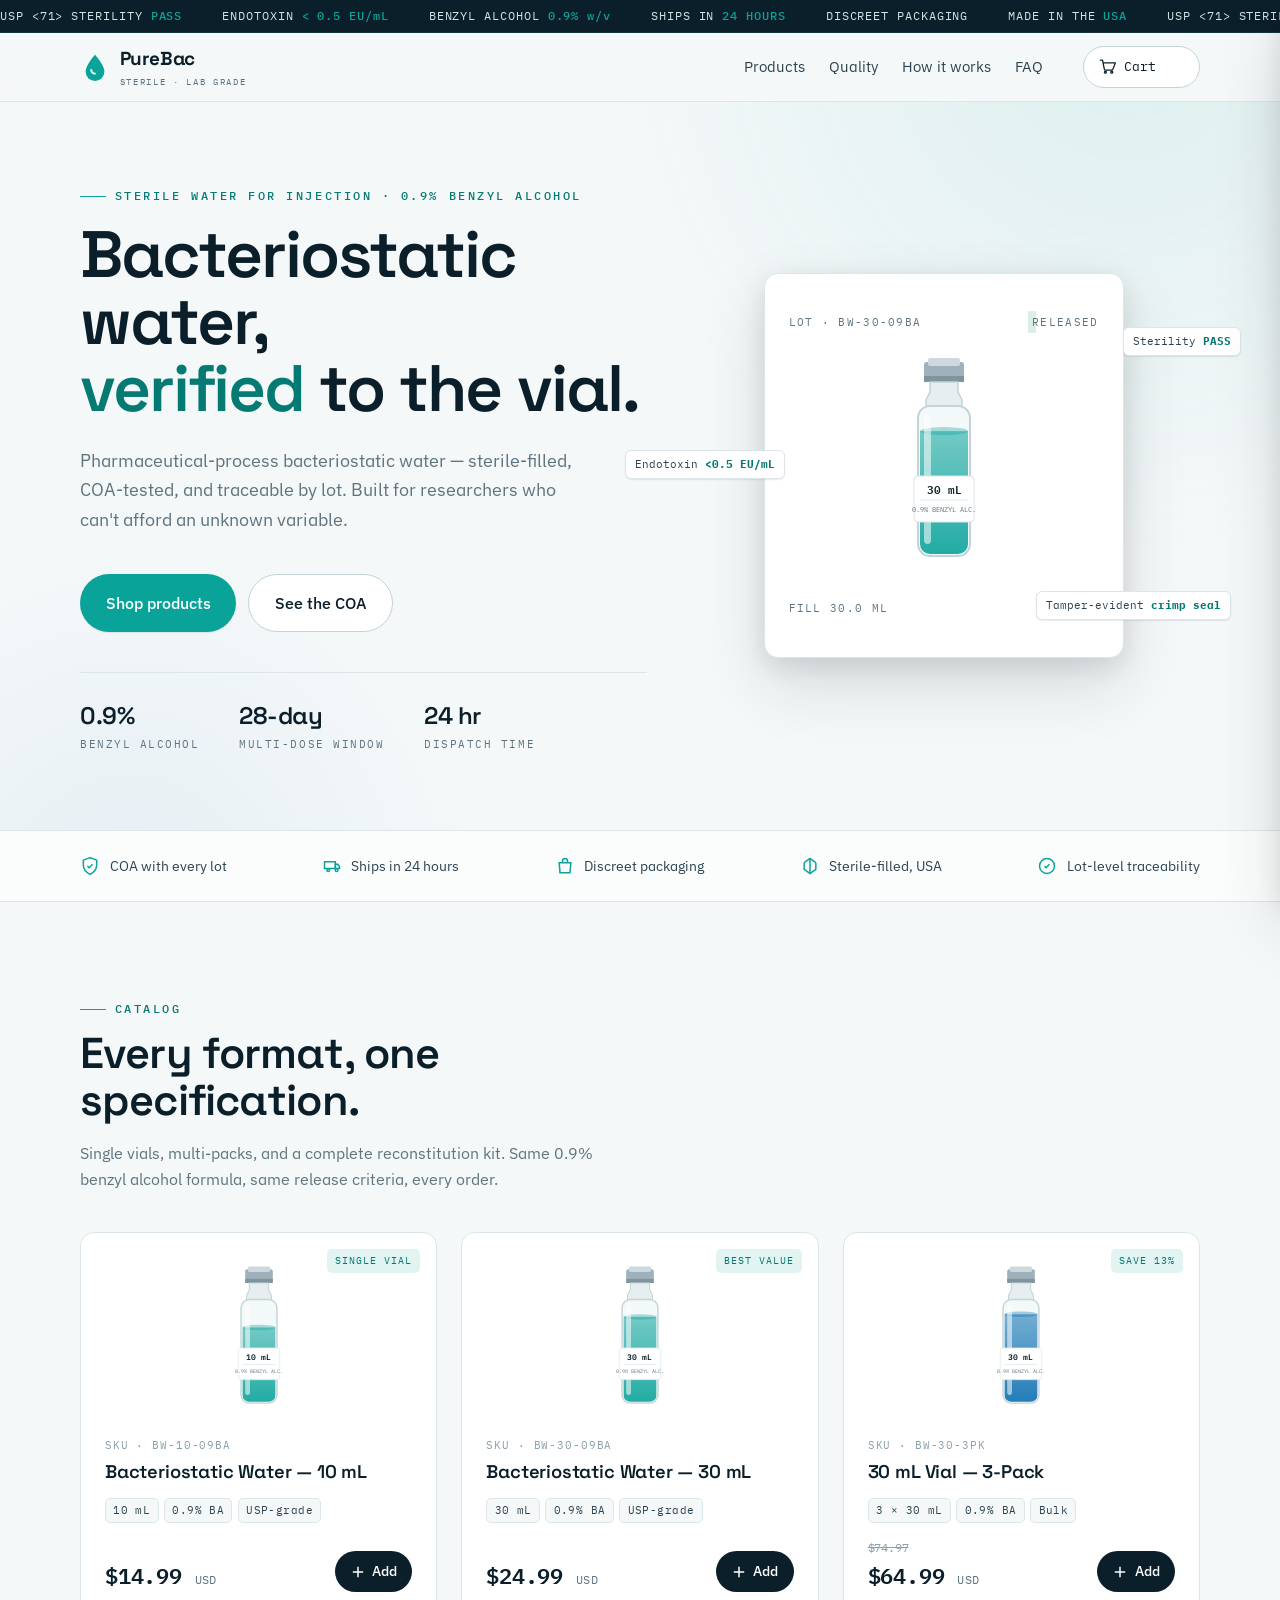
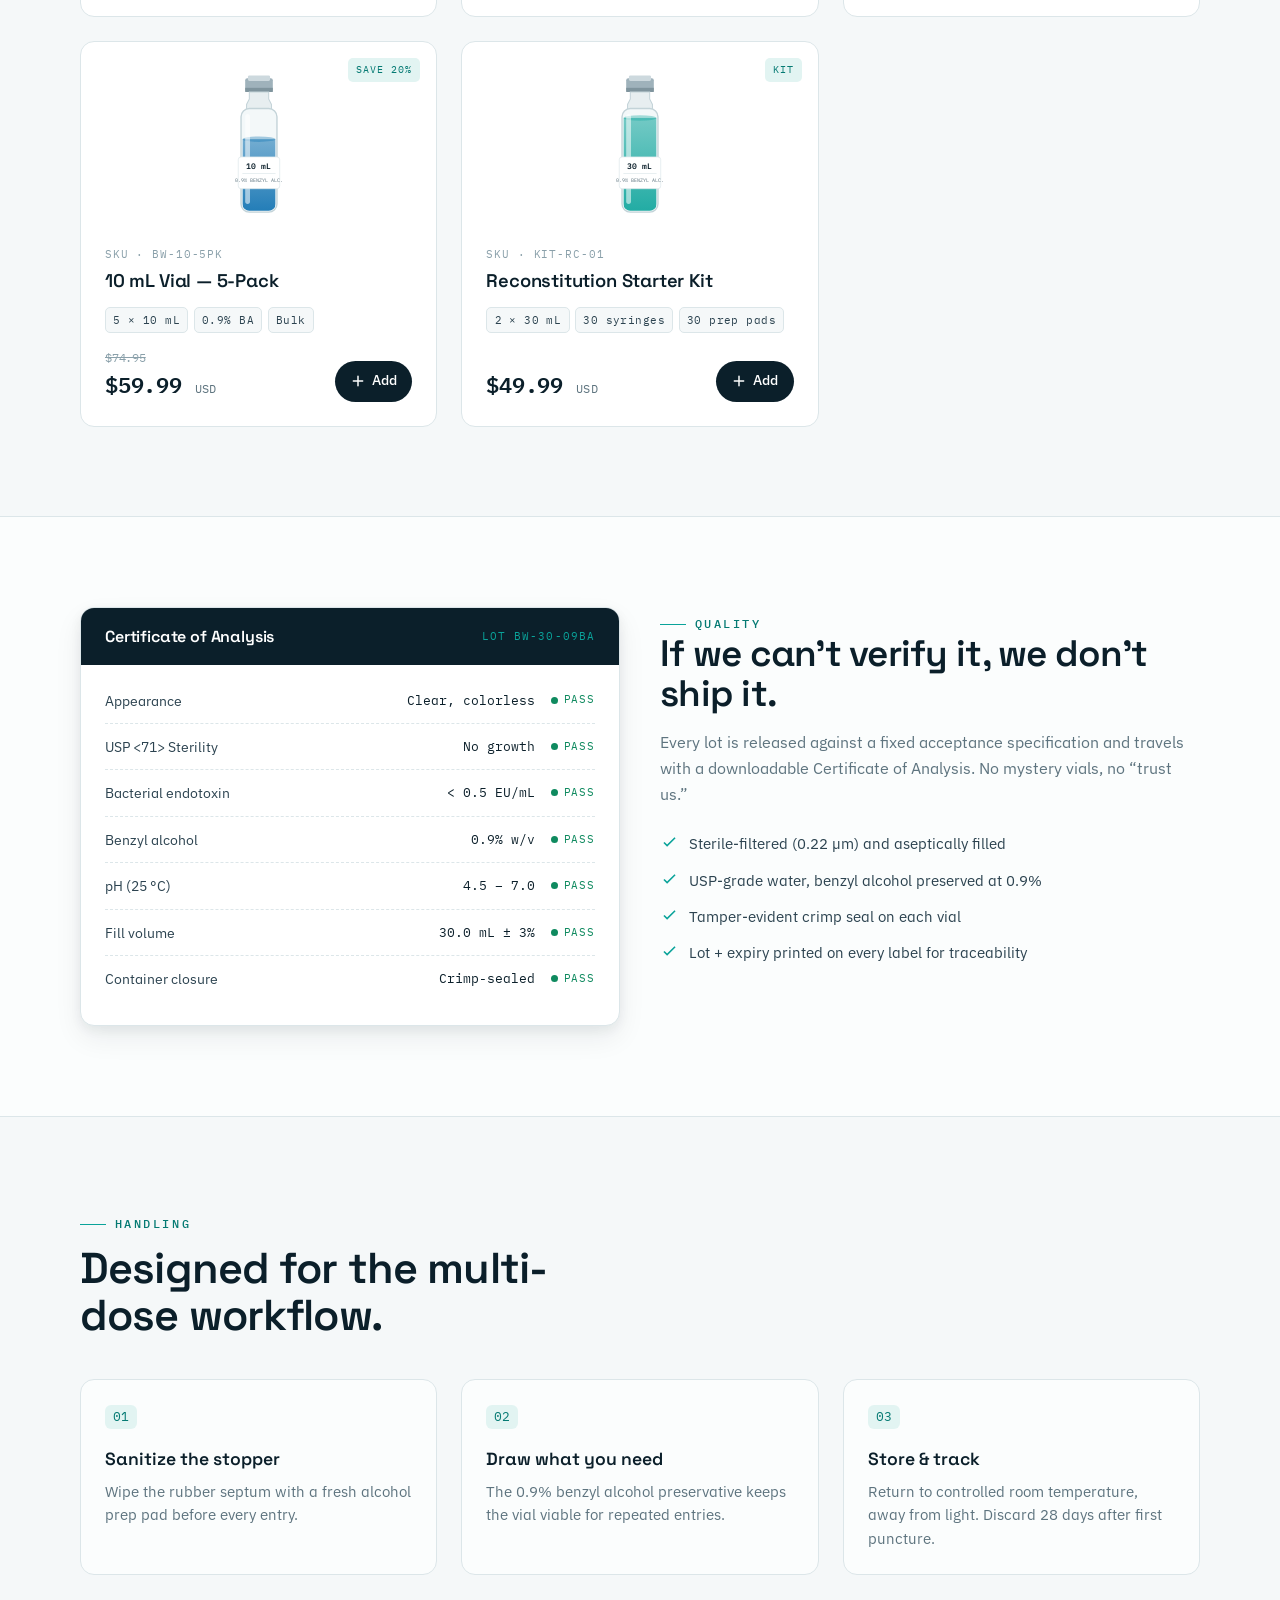
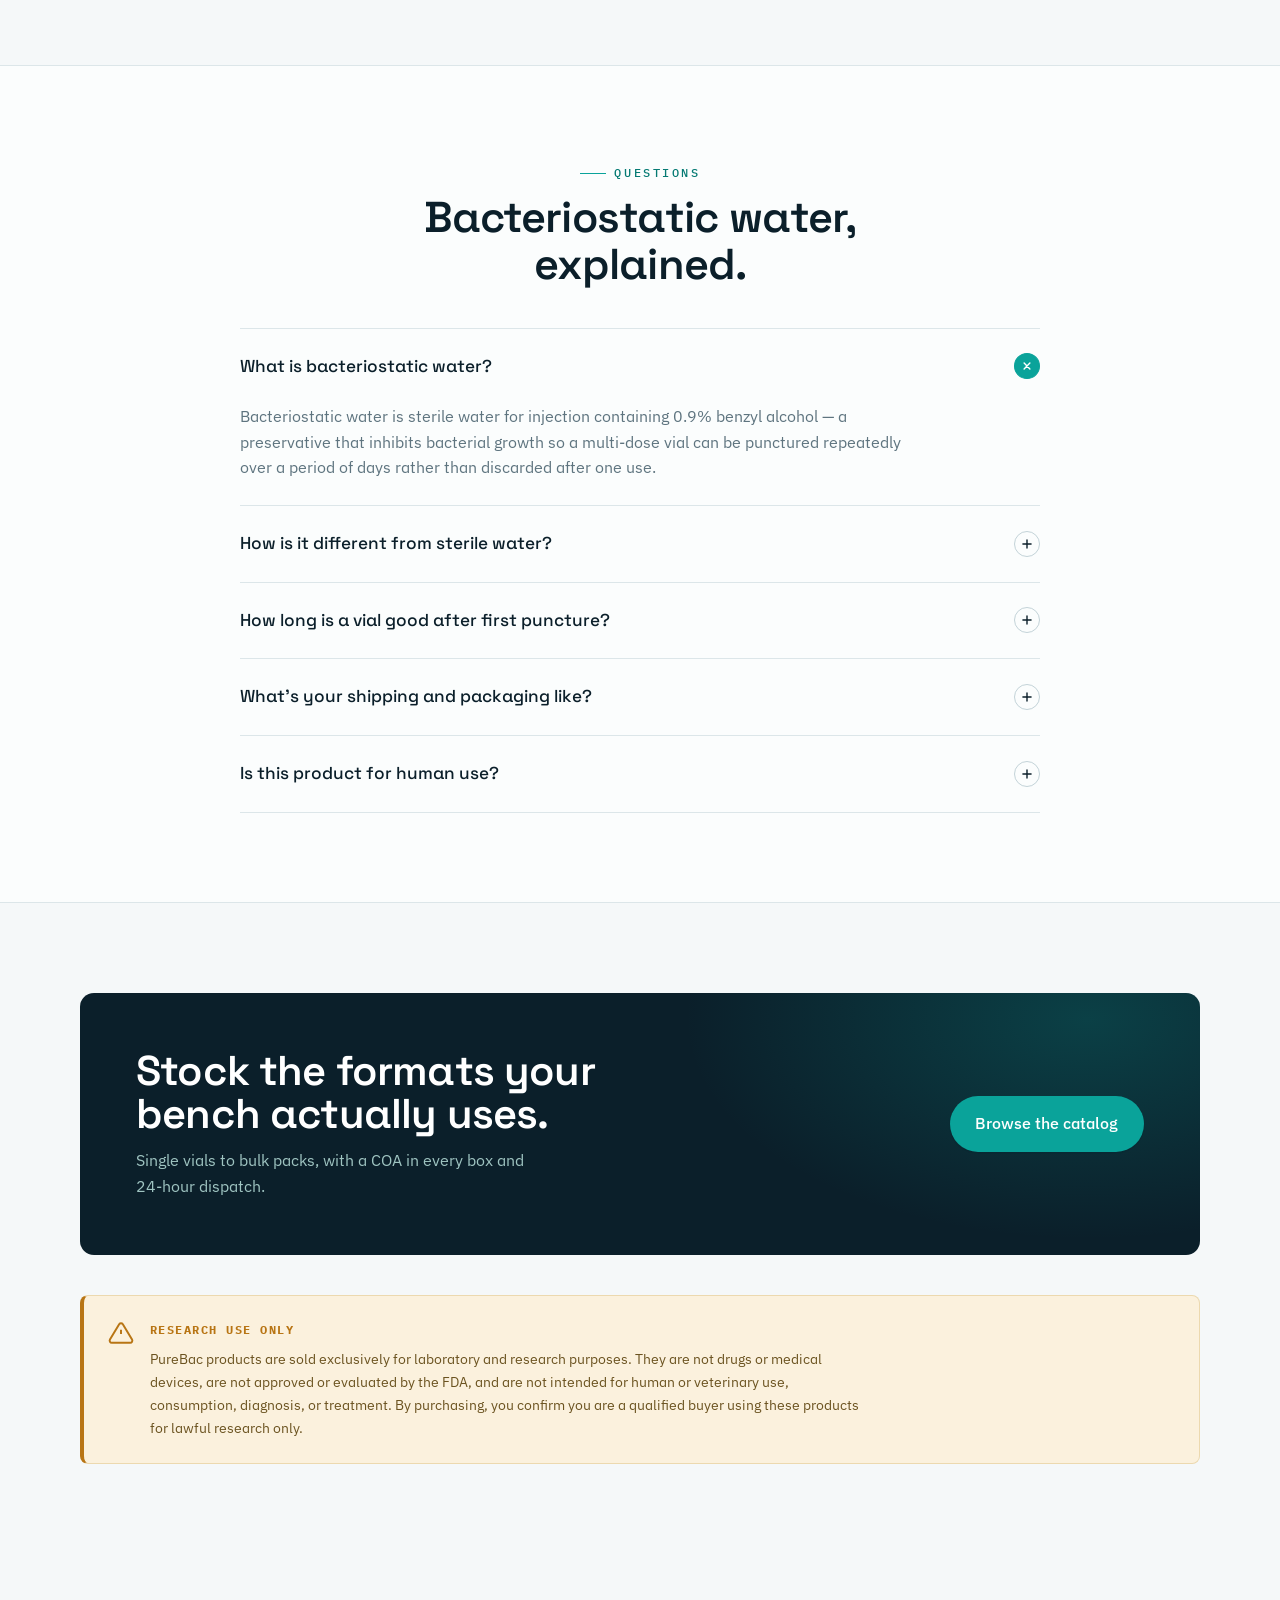
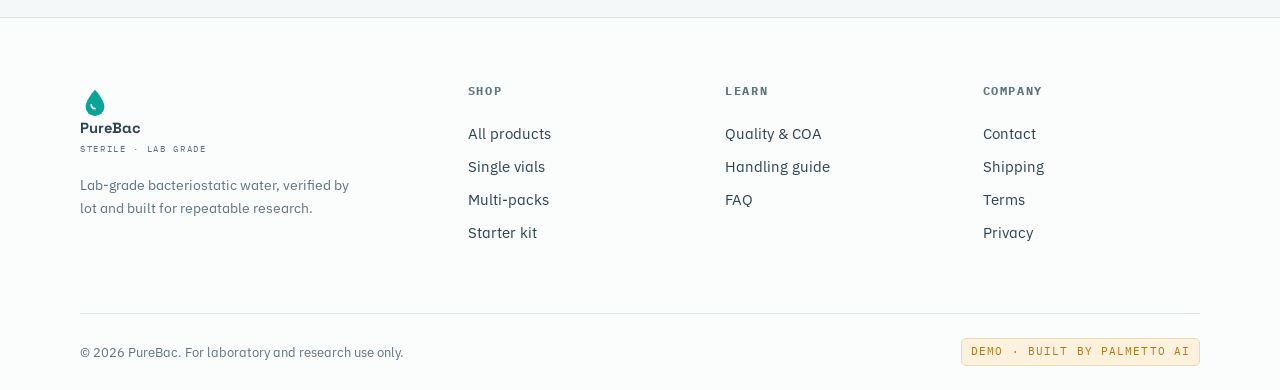
==== index.html @ 2caee7c4 "feat: BAC water e-commerce storefront demo (PureBac) Clinical/lab-grade bacteriostatic water store b" ====
<!DOCTYPE html>
<html lang="en">
<head>
  <meta charset="UTF-8" />
  <meta name="viewport" content="width=device-width, initial-scale=1" />
  <title>PureBac — Sterile Bacteriostatic Water (0.9% Benzyl Alcohol) | Lab & Research Use</title>
  <meta name="description" content="Lab-grade bacteriostatic water — 0.9% benzyl alcohol in sterile water for injection. USP-process, COA-verified, sterile-filled in the USA. Ships in 24 hours. For laboratory and research use only." />
  <meta name="theme-color" content="#0b1f2a" />
  <link rel="canonical" href="https://palmettoai.github.io/bac-water-site/" />

  <!-- Open Graph / Twitter -->
  <meta property="og:type" content="website" />
  <meta property="og:site_name" content="PureBac" />
  <meta property="og:title" content="PureBac — Sterile Bacteriostatic Water, COA-Verified" />
  <meta property="og:description" content="0.9% benzyl alcohol bacteriostatic water. Sterile-filled in the USA, lab-tested, ships in 24h. For laboratory and research use only." />
  <meta property="og:url" content="https://palmettoai.github.io/bac-water-site/" />
  <meta property="og:image" content="https://palmettoai.github.io/bac-water-site/assets/og.png" />
  <meta name="twitter:card" content="summary_large_image" />
  <meta name="twitter:title" content="PureBac — Sterile Bacteriostatic Water" />
  <meta name="twitter:description" content="COA-verified 0.9% benzyl alcohol bacteriostatic water. Sterile-filled in the USA. Research use only." />
  <meta name="twitter:image" content="https://palmettoai.github.io/bac-water-site/assets/og.png" />

  <!-- Fonts -->
  <link rel="preconnect" href="https://fonts.googleapis.com" />
  <link rel="preconnect" href="https://fonts.gstatic.com" crossorigin />
  <link href="https://fonts.googleapis.com/css2?family=Space+Grotesk:wght@500;600;700&family=IBM+Plex+Sans:wght@400;500;600&family=IBM+Plex+Mono:wght@400;500;600&display=swap" rel="stylesheet" />

  <link rel="stylesheet" href="assets/css/styles.css" />
  <link rel="icon" href="data:image/svg+xml,%3Csvg xmlns='http://www.w3.org/2000/svg' viewBox='0 0 32 32'%3E%3Cpath d='M16 3C16 3 6 14 6 21a10 10 0 0 0 20 0C26 14 16 3 16 3Z' fill='%230aa39a'/%3E%3C/svg%3E" />

  <!-- Structured data -->
  <script type="application/ld+json">
  {
    "@context": "https://schema.org",
    "@type": "Store",
    "name": "PureBac",
    "description": "Lab-grade bacteriostatic water (0.9% benzyl alcohol) for laboratory and research use.",
    "url": "https://palmettoai.github.io/bac-water-site/",
    "image": "https://palmettoai.github.io/bac-water-site/assets/og.png",
    "priceRange": "$$",
    "areaServed": "US"
  }
  </script>
  <script type="application/ld+json">
  {
    "@context": "https://schema.org",
    "@type": "FAQPage",
    "mainEntity": [
      {"@type":"Question","name":"What is bacteriostatic water?","acceptedAnswer":{"@type":"Answer","text":"Bacteriostatic water is sterile water for injection containing 0.9% benzyl alcohol, a preservative that inhibits bacterial growth and allows a multi-dose vial to be punctured repeatedly over time."}},
      {"@type":"Question","name":"How is it different from sterile water?","acceptedAnswer":{"@type":"Answer","text":"Plain sterile water has no preservative and is single-use once opened. The 0.9% benzyl alcohol in bacteriostatic water lets the vial be re-entered for up to 28 days when stored properly."}},
      {"@type":"Question","name":"How long is a vial good for after first puncture?","acceptedAnswer":{"@type":"Answer","text":"Up to 28 days when stored at controlled room temperature, away from light, with the stopper sanitized before each entry."}},
      {"@type":"Question","name":"Is this product for human use?","acceptedAnswer":{"@type":"Answer","text":"No. All products are sold strictly for laboratory and research use only. They are not drugs, are not FDA-evaluated, and are not for human or veterinary use."}}
    ]
  }
  </script>
</head>
<body>

  <!-- sterility ticker -->
  <div class="ticker" aria-hidden="true">
    <div class="ticker__track">
      <span>USP &lt;71&gt; STERILITY <b>PASS</b></span>
      <span>ENDOTOXIN <b>&lt; 0.5 EU/mL</b></span>
      <span>BENZYL ALCOHOL <b>0.9% w/v</b></span>
      <span>SHIPS IN <b>24 HOURS</b></span>
      <span>DISCREET PACKAGING</span>
      <span>MADE IN THE <b>USA</b></span>
      <span>USP &lt;71&gt; STERILITY <b>PASS</b></span>
      <span>ENDOTOXIN <b>&lt; 0.5 EU/mL</b></span>
      <span>BENZYL ALCOHOL <b>0.9% w/v</b></span>
      <span>SHIPS IN <b>24 HOURS</b></span>
      <span>DISCREET PACKAGING</span>
      <span>MADE IN THE <b>USA</b></span>
    </div>
  </div>

  <!-- header -->
  <header class="hdr">
    <div class="wrap hdr__bar">
      <a class="brand" href="/" aria-label="PureBac home">
        <svg class="brand__mark" viewBox="0 0 32 32" aria-hidden="true">
          <path d="M16 3C16 3 6 14 6 21a10 10 0 0 0 20 0C26 14 16 3 16 3Z" fill="#0aa39a"/>
          <path d="M16 3C16 3 6 14 6 21a10 10 0 0 0 20 0C26 14 16 3 16 3Z" fill="#057a73" opacity=".0"/>
          <path d="M12 19a4 4 0 0 0 4 4" stroke="#fff" stroke-width="2" fill="none" stroke-linecap="round"/>
        </svg>
        <span>PureBac<small>STERILE · LAB GRADE</small></span>
      </a>
      <nav class="nav" id="nav" aria-label="Primary">
        <a href="#products">Products</a>
        <a href="#quality">Quality</a>
        <a href="#how">How it works</a>
        <a href="#faq">FAQ</a>
      </nav>
      <div class="hdr__actions">
        <button class="cart-btn" id="cart-button" data-open-cart aria-label="Open cart">
          <svg width="17" height="17" viewBox="0 0 24 24" fill="none" stroke="currentColor" stroke-width="1.8" stroke-linecap="round" stroke-linejoin="round" aria-hidden="true"><circle cx="9" cy="20" r="1.4"/><circle cx="18" cy="20" r="1.4"/><path d="M2 3h3l2.4 12.3a2 2 0 0 0 2 1.7h8.3a2 2 0 0 0 2-1.6L23 7H6"/></svg>
          <span class="label-hide">Cart</span>
          <span class="cart-btn__count" data-cart-count>0</span>
        </button>
        <button class="menu-toggle" id="menu-toggle" aria-label="Toggle menu" aria-controls="nav">
          <svg width="22" height="22" viewBox="0 0 24 24" fill="none" stroke="currentColor" stroke-width="2" stroke-linecap="round" aria-hidden="true"><path d="M3 6h18M3 12h18M3 18h18"/></svg>
        </button>
      </div>
    </div>
  </header>

  <main>
    <!-- hero -->
    <section class="hero">
      <div class="wrap hero__grid">
        <div>
          <span class="eyebrow">Sterile water for injection · 0.9% benzyl alcohol</span>
          <h1>Bacteriostatic water,<br><em>verified</em> to the vial.</h1>
          <p class="hero__sub">Pharmaceutical-process bacteriostatic water — sterile-filled, COA-tested, and traceable by lot. Built for researchers who can't afford an unknown variable.</p>
          <div class="hero__cta">
            <a href="#products" class="btn btn--primary btn--lg">Shop products</a>
            <a href="#quality" class="btn btn--ghost btn--lg">See the COA</a>
          </div>
          <div class="hero__stats">
            <div class="hero__stat"><div class="n">0.9%</div><div class="l">Benzyl alcohol</div></div>
            <div class="hero__stat"><div class="n">28-day</div><div class="l">Multi-dose window</div></div>
            <div class="hero__stat"><div class="n">24 hr</div><div class="l">Dispatch time</div></div>
          </div>
        </div>
        <div class="hero__viz">
          <div class="viz-card">
            <div class="viz-card__head"><span>LOT · BW-30-09BA</span><span><i class="viz-card__dot"></i> RELEASED</span></div>
            <div class="viz-vial" id="hero-vial"></div>
            <div class="viz-card__head"><span>FILL 30.0 mL</span><span>pH 5.4</span></div>
          </div>
          <div class="callout callout--1">Sterility <b>PASS</b></div>
          <div class="callout callout--2">Endotoxin <b>&lt;0.5 EU/mL</b></div>
          <div class="callout callout--3">Tamper-evident <b>crimp seal</b></div>
        </div>
      </div>
    </section>

    <!-- trust bar -->
    <section class="trustbar">
      <div class="wrap trustbar__row">
        <div class="trust-item"><svg viewBox="0 0 24 24" fill="none" stroke="currentColor" stroke-width="1.8" aria-hidden="true"><path d="M12 2 4 5v6c0 5 3.4 8.5 8 11 4.6-2.5 8-6 8-11V5z"/><path d="m9 12 2 2 4-4"/></svg> COA with every lot</div>
        <div class="trust-item"><svg viewBox="0 0 24 24" fill="none" stroke="currentColor" stroke-width="1.8" aria-hidden="true"><path d="M3 7h13v8H3z"/><path d="M16 10h3l2 3v2h-5z"/><circle cx="7.5" cy="17" r="1.6"/><circle cx="17.5" cy="17" r="1.6"/></svg> Ships in 24 hours</div>
        <div class="trust-item"><svg viewBox="0 0 24 24" fill="none" stroke="currentColor" stroke-width="1.8" aria-hidden="true"><path d="M5 8h14l-1 12H6z"/><path d="M9 8V6a3 3 0 0 1 6 0v2"/></svg> Discreet packaging</div>
        <div class="trust-item"><svg viewBox="0 0 24 24" fill="none" stroke="currentColor" stroke-width="1.8" aria-hidden="true"><path d="M12 3v18M5 8l7-5 7 5"/><path d="M5 8v8l7 5 7-5V8"/></svg> Sterile-filled, USA</div>
        <div class="trust-item"><svg viewBox="0 0 24 24" fill="none" stroke="currentColor" stroke-width="1.8" aria-hidden="true"><circle cx="12" cy="12" r="9"/><path d="m9 12 2 2 4-4"/></svg> Lot-level traceability</div>
      </div>
    </section>

    <!-- products -->
    <section class="section" id="products">
      <div class="wrap">
        <div class="section-head reveal">
          <span class="eyebrow">Catalog</span>
          <h2>Every format, one specification.</h2>
          <p>Single vials, multi-packs, and a complete reconstitution kit. Same 0.9% benzyl alcohol formula, same release criteria, every order.</p>
        </div>
        <div class="products" id="product-grid"><!-- rendered by store.js --></div>
      </div>
    </section>

    <!-- quality / COA -->
    <section class="section" id="quality" style="background:var(--c-panel);border-block:1px solid var(--c-line)">
      <div class="wrap coa-layout">
        <div class="coa reveal" role="img" aria-label="Sample Certificate of Analysis for lot BW-30-09BA">
          <div class="coa__top"><h3>Certificate of Analysis</h3><span>LOT BW-30-09BA</span></div>
          <div class="coa__rows">
            <div class="coa-row"><span class="k">Appearance</span><span class="v">Clear, colorless</span><span class="pass">PASS</span></div>
            <div class="coa-row"><span class="k">USP &lt;71&gt; Sterility</span><span class="v">No growth</span><span class="pass">PASS</span></div>
            <div class="coa-row"><span class="k">Bacterial endotoxin</span><span class="v">&lt; 0.5 EU/mL</span><span class="pass">PASS</span></div>
            <div class="coa-row"><span class="k">Benzyl alcohol</span><span class="v">0.9% w/v</span><span class="pass">PASS</span></div>
            <div class="coa-row"><span class="k">pH (25 °C)</span><span class="v">4.5 – 7.0</span><span class="pass">PASS</span></div>
            <div class="coa-row"><span class="k">Fill volume</span><span class="v">30.0 mL ± 3%</span><span class="pass">PASS</span></div>
            <div class="coa-row"><span class="k">Container closure</span><span class="v">Crimp-sealed</span><span class="pass">PASS</span></div>
          </div>
        </div>
        <div class="coa__copy reveal">
          <span class="eyebrow">Quality</span>
          <h2>If we can't verify it, we don't ship it.</h2>
          <p>Every lot is released against a fixed acceptance specification and travels with a downloadable Certificate of Analysis. No mystery vials, no “trust us.”</p>
          <ul class="coa__list">
            <li><svg viewBox="0 0 24 24" fill="none" stroke="currentColor" stroke-width="2" aria-hidden="true"><path d="m5 12 4 4L19 6"/></svg> Sterile-filtered (0.22 µm) and aseptically filled</li>
            <li><svg viewBox="0 0 24 24" fill="none" stroke="currentColor" stroke-width="2" aria-hidden="true"><path d="m5 12 4 4L19 6"/></svg> USP-grade water, benzyl alcohol preserved at 0.9%</li>
            <li><svg viewBox="0 0 24 24" fill="none" stroke="currentColor" stroke-width="2" aria-hidden="true"><path d="m5 12 4 4L19 6"/></svg> Tamper-evident crimp seal on each vial</li>
            <li><svg viewBox="0 0 24 24" fill="none" stroke="currentColor" stroke-width="2" aria-hidden="true"><path d="m5 12 4 4L19 6"/></svg> Lot + expiry printed on every label for traceability</li>
          </ul>
        </div>
      </div>
    </section>

    <!-- how it works -->
    <section class="section" id="how">
      <div class="wrap">
        <div class="section-head reveal">
          <span class="eyebrow">Handling</span>
          <h2>Designed for the multi-dose workflow.</h2>
        </div>
        <div class="steps">
          <div class="step reveal"><h4>Sanitize the stopper</h4><p>Wipe the rubber septum with a fresh alcohol prep pad before every entry.</p></div>
          <div class="step reveal"><h4>Draw what you need</h4><p>The 0.9% benzyl alcohol preservative keeps the vial viable for repeated entries.</p></div>
          <div class="step reveal"><h4>Store &amp; track</h4><p>Return to controlled room temperature, away from light. Discard 28 days after first puncture.</p></div>
        </div>
      </div>
    </section>

    <!-- FAQ -->
    <section class="section" id="faq" style="background:var(--c-panel);border-block:1px solid var(--c-line)">
      <div class="wrap">
        <div class="section-head reveal" style="text-align:center;margin-inline:auto">
          <span class="eyebrow">Questions</span>
          <h2>Bacteriostatic water, explained.</h2>
        </div>
        <div class="faq reveal">
          <details open>
            <summary>What is bacteriostatic water? <span class="ico" aria-hidden="true"><svg width="14" height="14" viewBox="0 0 24 24" fill="none" stroke="currentColor" stroke-width="2.4" stroke-linecap="round"><path d="M12 5v14M5 12h14"/></svg></span></summary>
            <p>Bacteriostatic water is sterile water for injection containing 0.9% benzyl alcohol — a preservative that inhibits bacterial growth so a multi-dose vial can be punctured repeatedly over a period of days rather than discarded after one use.</p>
          </details>
          <details>
            <summary>How is it different from sterile water? <span class="ico" aria-hidden="true"><svg width="14" height="14" viewBox="0 0 24 24" fill="none" stroke="currentColor" stroke-width="2.4" stroke-linecap="round"><path d="M12 5v14M5 12h14"/></svg></span></summary>
            <p>Plain sterile water carries no preservative and is intended for single use once opened. The benzyl alcohol in bacteriostatic water lets the same vial be re-entered for up to 28 days when stored correctly.</p>
          </details>
          <details>
            <summary>How long is a vial good after first puncture? <span class="ico" aria-hidden="true"><svg width="14" height="14" viewBox="0 0 24 24" fill="none" stroke="currentColor" stroke-width="2.4" stroke-linecap="round"><path d="M12 5v14M5 12h14"/></svg></span></summary>
            <p>Up to 28 days when stored at controlled room temperature, protected from light, with the stopper sanitized before each entry. Always discard at the printed expiry or 28 days post-puncture, whichever comes first.</p>
          </details>
          <details>
            <summary>What's your shipping and packaging like? <span class="ico" aria-hidden="true"><svg width="14" height="14" viewBox="0 0 24 24" fill="none" stroke="currentColor" stroke-width="2.4" stroke-linecap="round"><path d="M12 5v14M5 12h14"/></svg></span></summary>
            <p>Orders placed before 2pm ET ship the same business day in plain, unbranded, crush-resistant packaging. Free shipping unlocks at $75.</p>
          </details>
          <details>
            <summary>Is this product for human use? <span class="ico" aria-hidden="true"><svg width="14" height="14" viewBox="0 0 24 24" fill="none" stroke="currentColor" stroke-width="2.4" stroke-linecap="round"><path d="M12 5v14M5 12h14"/></svg></span></summary>
            <p>No. All products are sold strictly for laboratory and research use only. They are not drugs, have not been evaluated by the FDA, and are not intended for human or veterinary use, diagnosis, or treatment.</p>
          </details>
        </div>
      </div>
    </section>

    <!-- compliance + CTA -->
    <section class="section">
      <div class="wrap" style="display:grid;gap:var(--s-xl)">
        <div class="cta-band reveal">
          <div class="cta-band__in">
            <div>
              <h2>Stock the formats your bench actually uses.</h2>
              <p>Single vials to bulk packs, with a COA in every box and 24-hour dispatch.</p>
            </div>
            <a href="#products" class="btn btn--primary btn--lg">Browse the catalog</a>
          </div>
        </div>
        <div class="notice reveal" role="note">
          <svg viewBox="0 0 24 24" fill="none" stroke="currentColor" stroke-width="1.8" aria-hidden="true"><path d="M12 9v4m0 4h.01M10.3 3.9 1.8 18a2 2 0 0 0 1.7 3h17a2 2 0 0 0 1.7-3L13.7 3.9a2 2 0 0 0-3.4 0z"/></svg>
          <div>
            <h4>Research use only</h4>
            <p>PureBac products are sold exclusively for laboratory and research purposes. They are not drugs or medical devices, are not approved or evaluated by the FDA, and are not intended for human or veterinary use, consumption, diagnosis, or treatment. By purchasing, you confirm you are a qualified buyer using these products for lawful research only.</p>
          </div>
        </div>
      </div>
    </section>
  </main>

  <!-- footer -->
  <footer class="ftr">
    <div class="wrap">
      <div class="ftr__grid">
        <div class="ftr__brand">
          <a class="brand" href="/" aria-label="PureBac home">
            <svg class="brand__mark" viewBox="0 0 32 32" aria-hidden="true"><path d="M16 3C16 3 6 14 6 21a10 10 0 0 0 20 0C26 14 16 3 16 3Z" fill="#0aa39a"/><path d="M12 19a4 4 0 0 0 4 4" stroke="#fff" stroke-width="2" fill="none" stroke-linecap="round"/></svg>
            <span>PureBac<small>STERILE · LAB GRADE</small></span>
          </a>
          <p>Lab-grade bacteriostatic water, verified by lot and built for repeatable research.</p>
        </div>
        <div>
          <h5>Shop</h5>
          <a href="#products">All products</a>
          <a href="#products">Single vials</a>
          <a href="#products">Multi-packs</a>
          <a href="#products">Starter kit</a>
        </div>
        <div>
          <h5>Learn</h5>
          <a href="#quality">Quality &amp; COA</a>
          <a href="#how">Handling guide</a>
          <a href="#faq">FAQ</a>
        </div>
        <div>
          <h5>Company</h5>
          <a href="#">Contact</a>
          <a href="#">Shipping</a>
          <a href="#">Terms</a>
          <a href="#">Privacy</a>
        </div>
      </div>
      <div class="ftr__bottom">
        <span>© <span data-year>2026</span> PureBac. For laboratory and research use only.</span>
        <span class="demo-flag">DEMO · BUILT BY PALMETTO AI</span>
      </div>
    </div>
  </footer>

  <!-- cart drawer -->
  <div class="scrim" id="scrim"></div>
  <aside class="drawer" id="drawer" aria-label="Shopping cart" aria-hidden="true">
    <div class="drawer__head">
      <h3>Your cart</h3>
      <button class="icon-btn" data-close-cart aria-label="Close cart">
        <svg width="22" height="22" viewBox="0 0 24 24" fill="none" stroke="currentColor" stroke-width="2" stroke-linecap="round" aria-hidden="true"><path d="M18 6 6 18M6 6l12 12"/></svg>
      </button>
    </div>
    <div class="ship-bar" id="ship-bar">
      <span data-ship-msg>Spend <b>$75.00</b> to unlock free discreet shipping.</span>
      <div class="ship-bar__track"><div class="ship-bar__fill" data-ship-fill></div></div>
    </div>
    <div class="drawer__items" id="drawer-items"></div>
    <div class="drawer__foot" id="drawer-foot" hidden>
      <div class="drawer__total"><span class="l">Subtotal</span><span class="v" id="drawer-total">$0.00</span></div>
      <a href="checkout.html" class="btn btn--primary btn--block btn--lg">Checkout</a>
      <p class="fineprint">Demo checkout — no payment is processed. Shipping &amp; tax calculated at checkout.</p>
    </div>
  </aside>

  <script src="assets/js/store.js"></script>
</body>
</html>
---- assets/css/styles.css ----
/* ============================================================
   PUREBAC — Bacteriostatic Water Storefront (demo)
   Archetype: Swiss/International × Minimalist-Refined (lab-clinical)
   Differentiator: Certificate-of-Analysis / instrument-readout motif
   ============================================================ */

/* ---------- Design Tokens ---------- */
:root {
  /* palette — cool near-white surface · deep navy ink · sterile teal · amber notice */
  --c-surface:      #f5f8f9;
  --c-surface-2:    #ffffff;
  --c-panel:        #fbfdfd;
  --c-ink:          #0b1f2a;
  --c-ink-soft:     #2c4350;
  --c-muted:        #5e747f;
  --c-faint:        #8aa0aa;
  --c-line:         #dce6e9;
  --c-line-strong:  #c3d3d8;
  --c-accent:       #0aa39a;   /* sterile teal */
  --c-accent-deep:  #057a73;
  --c-accent-wash:  #e2f4f2;
  --c-cyan:         #0b6fb0;
  --c-amber:        #b87514;
  --c-amber-wash:   #fbf1dd;
  --c-success:      #0f8a5f;
  --c-error:        #c0392b;

  /* type */
  --f-display: "Space Grotesk", "Helvetica Neue", sans-serif;
  --f-body:    "IBM Plex Sans", "Helvetica Neue", sans-serif;
  --f-mono:    "IBM Plex Mono", ui-monospace, "SFMono-Regular", monospace;

  /* spacing scale */
  --s-2xs: .25rem;
  --s-xs:  .5rem;
  --s-sm:  .75rem;
  --s-md:  1rem;
  --s-lg:  1.5rem;
  --s-xl:  2.5rem;
  --s-2xl: 4rem;
  --s-3xl: 6.5rem;

  /* shape & depth */
  --radius:    14px;
  --radius-sm: 8px;
  --shadow-sm: 0 1px 2px rgba(11,31,42,.05), 0 1px 1px rgba(11,31,42,.04);
  --shadow-md: 0 4px 12px rgba(11,31,42,.06), 0 12px 28px rgba(11,31,42,.07);
  --shadow-lg: 0 8px 24px rgba(11,31,42,.10), 0 28px 64px rgba(11,31,42,.13);
  --ring: 0 0 0 3px rgba(10,163,154,.35);

  --maxw: 1200px;
  --ease: cubic-bezier(.22,.61,.36,1);
}

/* ---------- Reset ---------- */
*, *::before, *::after { box-sizing: border-box; }
* { margin: 0; }
html { -webkit-text-size-adjust: 100%; scroll-behavior: smooth; }
@media (prefers-reduced-motion: reduce) {
  html { scroll-behavior: auto; }
  *, *::before, *::after { animation-duration: .001ms !important; transition-duration: .001ms !important; }
}
body {
  font-family: var(--f-body);
  background: var(--c-surface);
  color: var(--c-ink);
  line-height: 1.6;
  -webkit-font-smoothing: antialiased;
  text-rendering: optimizeLegibility;
  font-feature-settings: "ss01", "cv05";
  overflow-x: hidden;
}
img, svg { display: block; max-width: 100%; }
a { color: inherit; text-decoration: none; }
button { font: inherit; color: inherit; cursor: pointer; border: none; background: none; }
ul { list-style: none; padding: 0; }
:focus-visible { outline: none; box-shadow: var(--ring); border-radius: 4px; }

/* ---------- Layout primitives ---------- */
.wrap { width: 100%; max-width: var(--maxw); margin-inline: auto; padding-inline: clamp(1.1rem, 4vw, 2.5rem); }
.eyebrow {
  font-family: var(--f-mono);
  font-size: .72rem;
  font-weight: 500;
  letter-spacing: .22em;
  text-transform: uppercase;
  color: var(--c-accent-deep);
  display: inline-flex;
  align-items: center;
  gap: .55rem;
}
.eyebrow::before {
  content: "";
  width: 26px; height: 1px;
  background: var(--c-accent);
}
.section { padding-block: clamp(3.2rem, 7vw, var(--s-3xl)); }
.section-head { max-width: 56ch; margin-bottom: var(--s-xl); }
.section-head h2 {
  font-family: var(--f-display);
  font-weight: 600;
  font-size: clamp(1.7rem, 3.6vw, 2.7rem);
  line-height: 1.08;
  letter-spacing: -.02em;
  margin-top: var(--s-sm);
}
.section-head p { color: var(--c-muted); margin-top: var(--s-md); font-size: 1.02rem; max-width: 52ch; }

/* ---------- Sterility data strip (top) ---------- */
.ticker {
  background: var(--c-ink);
  color: #cfe6e4;
  font-family: var(--f-mono);
  font-size: .72rem;
  letter-spacing: .08em;
  overflow: hidden;
  white-space: nowrap;
  border-bottom: 1px solid #16323f;
}
.ticker__track {
  display: inline-flex;
  gap: 2.5rem;
  padding-block: .42rem;
  animation: ticker 38s linear infinite;
  will-change: transform;
}
.ticker span { display: inline-flex; align-items: center; gap: .5rem; }
.ticker b { color: var(--c-accent); font-weight: 500; }
@keyframes ticker { to { transform: translateX(-50%); } }
@media (prefers-reduced-motion: reduce) { .ticker__track { animation: none; } }

/* ---------- Header ---------- */
.hdr {
  position: sticky; top: 0; z-index: 60;
  background: rgba(245,248,249,.78);
  backdrop-filter: saturate(160%) blur(14px);
  border-bottom: 1px solid var(--c-line);
}
.hdr__bar { display: flex; align-items: center; gap: var(--s-lg); height: 68px; }
.brand { display: flex; align-items: center; gap: .6rem; font-family: var(--f-display); font-weight: 700; font-size: 1.18rem; letter-spacing: -.01em; }
.brand__mark { width: 30px; height: 30px; flex: none; }
.brand small { font-family: var(--f-mono); font-weight: 400; font-size: .58rem; letter-spacing: .18em; color: var(--c-muted); display: block; margin-top: 1px; }
.nav { display: flex; gap: var(--s-lg); margin-left: auto; }
.nav a { font-size: .92rem; color: var(--c-ink-soft); position: relative; padding-block: .3rem; }
.nav a::after { content:""; position:absolute; left:0; bottom:0; width:0; height:2px; background:var(--c-accent); transition: width .3s var(--ease); }
.nav a:hover { color: var(--c-ink); }
.nav a:hover::after { width: 100%; }
.hdr__actions { display: flex; align-items: center; gap: var(--s-sm); margin-left: var(--s-md); }

.btn {
  display: inline-flex; align-items: center; justify-content: center; gap: .5rem;
  font-weight: 500; font-size: .92rem;
  padding: .72rem 1.25rem;
  border-radius: 999px;
  transition: transform .2s var(--ease), background .2s var(--ease), box-shadow .2s var(--ease), color .2s var(--ease);
  white-space: nowrap;
}
.btn--primary { background: var(--c-accent); color: #fff; box-shadow: var(--shadow-sm); }
.btn--primary:hover { background: var(--c-accent-deep); transform: translateY(-1px); box-shadow: var(--shadow-md); }
.btn--ghost { border: 1px solid var(--c-line-strong); color: var(--c-ink); background: var(--c-surface-2); }
.btn--ghost:hover { border-color: var(--c-accent); color: var(--c-accent-deep); }
.btn--block { width: 100%; }
.btn--lg { padding: .95rem 1.6rem; font-size: 1rem; }
.btn:disabled { opacity: .5; cursor: not-allowed; }

.cart-btn { position: relative; display: inline-flex; align-items: center; gap: .5rem; padding: .6rem .95rem; border: 1px solid var(--c-line-strong); border-radius: 999px; background: var(--c-surface-2); font-family: var(--f-mono); font-size: .82rem; transition: border-color .2s var(--ease); }
.cart-btn:hover { border-color: var(--c-accent); }
.cart-btn__count {
  min-width: 20px; height: 20px; padding-inline: 5px;
  display: inline-flex; align-items: center; justify-content: center;
  background: var(--c-accent); color: #fff; border-radius: 999px;
  font-size: .7rem; font-weight: 600;
  transform: scale(0); transition: transform .25s var(--ease);
}
.cart-btn__count.is-on { transform: scale(1); }
.cart-btn.bump { animation: bump .4s var(--ease); }
@keyframes bump { 30% { transform: scale(1.12); } }

.menu-toggle { display: none; }

/* ---------- Hero ---------- */
.hero { position: relative; overflow: hidden; }
.hero::before {
  content: ""; position: absolute; inset: 0;
  background:
    radial-gradient(70% 120% at 88% -10%, rgba(10,163,154,.10), transparent 60%),
    radial-gradient(50% 90% at 10% 110%, rgba(11,111,176,.07), transparent 55%);
  pointer-events: none;
}
.hero__grid {
  position: relative;
  display: grid; grid-template-columns: 1.05fr .95fr; gap: var(--s-xl);
  align-items: center;
  padding-block: clamp(2.6rem, 6vw, 5.5rem);
}
.hero h1 {
  font-family: var(--f-display);
  font-weight: 600;
  font-size: clamp(2.3rem, 6vw, 4.1rem);
  line-height: 1.02;
  letter-spacing: -.03em;
  margin-top: var(--s-md);
}
.hero h1 em { font-style: normal; color: var(--c-accent-deep); }
.hero__sub { color: var(--c-muted); font-size: clamp(1rem, 1.6vw, 1.15rem); max-width: 46ch; margin-top: var(--s-lg); }
.hero__cta { display: flex; flex-wrap: wrap; gap: var(--s-sm); margin-top: var(--s-xl); }
.hero__stats { display: flex; gap: var(--s-xl); margin-top: var(--s-xl); padding-top: var(--s-lg); border-top: 1px solid var(--c-line); }
.hero__stat .n { font-family: var(--f-display); font-weight: 600; font-size: 1.5rem; letter-spacing: -.02em; }
.hero__stat .l { font-family: var(--f-mono); font-size: .68rem; letter-spacing: .14em; text-transform: uppercase; color: var(--c-muted); }

/* hero diagram (vial + technical callouts) */
.hero__viz { position: relative; display: grid; place-items: center; min-height: 380px; }
.viz-card {
  position: relative;
  background: var(--c-surface-2);
  border: 1px solid var(--c-line);
  border-radius: var(--radius);
  box-shadow: var(--shadow-lg);
  padding: var(--s-xl) var(--s-lg);
  width: min(360px, 100%);
}
.viz-card__head { display: flex; justify-content: space-between; align-items: center; font-family: var(--f-mono); font-size: .68rem; letter-spacing: .12em; color: var(--c-muted); text-transform: uppercase; }
.viz-card__dot { width: 8px; height: 8px; border-radius: 50%; background: var(--c-success); box-shadow: 0 0 0 4px rgba(15,138,95,.15); }
.viz-vial { margin: var(--s-lg) auto; width: 120px; }
.callout { position: absolute; font-family: var(--f-mono); font-size: .68rem; color: var(--c-ink-soft); background: var(--c-surface-2); border: 1px solid var(--c-line); border-radius: 6px; padding: .3rem .55rem; box-shadow: var(--shadow-sm); }
.callout b { color: var(--c-accent-deep); }
.callout--1 { top: 14%; right: -8%; }
.callout--2 { top: 46%; left: -12%; }
.callout--3 { bottom: 10%; right: -6%; }
@media (max-width: 600px){ .callout{ display:none; } }

/* ---------- Marquee logos / trust bar ---------- */
.trustbar { border-block: 1px solid var(--c-line); background: var(--c-panel); }
.trustbar__row { display: flex; flex-wrap: wrap; gap: clamp(1.2rem,4vw,3rem); justify-content: space-between; align-items: center; padding-block: var(--s-lg); }
.trust-item { display: flex; align-items: center; gap: .6rem; font-size: .86rem; color: var(--c-ink-soft); }
.trust-item svg { width: 20px; height: 20px; color: var(--c-accent); flex: none; }

/* ---------- Product grid ---------- */
.products { display: grid; grid-template-columns: repeat(auto-fill, minmax(270px, 1fr)); gap: var(--s-lg); }
.card {
  position: relative;
  background: var(--c-surface-2);
  border: 1px solid var(--c-line);
  border-radius: var(--radius);
  padding: var(--s-lg);
  display: flex; flex-direction: column;
  transition: transform .3s var(--ease), box-shadow .3s var(--ease), border-color .3s var(--ease);
}
.card:hover { transform: translateY(-4px); box-shadow: var(--shadow-md); border-color: var(--c-line-strong); }
.card__tag {
  position: absolute; top: var(--s-md); right: var(--s-md);
  font-family: var(--f-mono); font-size: .62rem; letter-spacing: .1em; text-transform: uppercase;
  background: var(--c-accent-wash); color: var(--c-accent-deep);
  padding: .25rem .5rem; border-radius: 5px;
}
.card__viz { height: 168px; display: grid; place-items: center; margin-bottom: var(--s-sm); }
.card__viz svg { height: 152px; transition: transform .4s var(--ease); }
.card:hover .card__viz svg { transform: translateY(-3px) rotate(-1.5deg); }
.card__sku { font-family: var(--f-mono); font-size: .68rem; letter-spacing: .08em; color: var(--c-faint); }
.card__name { font-family: var(--f-display); font-weight: 600; font-size: 1.15rem; letter-spacing: -.01em; margin-top: .15rem; }
.card__spec { display: flex; flex-wrap: wrap; gap: .35rem; margin-top: var(--s-sm); }
.chip { font-family: var(--f-mono); font-size: .66rem; letter-spacing: .04em; color: var(--c-ink-soft); background: var(--c-surface); border: 1px solid var(--c-line); border-radius: 5px; padding: .2rem .45rem; }
.card__foot { margin-top: auto; padding-top: var(--s-md); display: flex; align-items: flex-end; justify-content: space-between; gap: var(--s-sm); }
.price { font-family: var(--f-mono); font-weight: 600; font-size: 1.35rem; letter-spacing: -.01em; }
.price small { font-size: .72rem; color: var(--c-muted); font-weight: 400; letter-spacing: .04em; }
.price del { display:block; font-size:.72rem; color: var(--c-faint); font-weight: 400; }
.add-btn {
  display: inline-flex; align-items: center; gap: .4rem;
  background: var(--c-ink); color: #fff;
  padding: .6rem .95rem; border-radius: 999px; font-size: .85rem; font-weight: 500;
  transition: background .2s var(--ease), transform .2s var(--ease);
}
.add-btn:hover { background: var(--c-accent-deep); transform: translateY(-1px); }
.add-btn.added { background: var(--c-success); }

/* ---------- COA / Trust panel ---------- */
.coa-layout { display: grid; grid-template-columns: 1fr 1fr; gap: var(--s-xl); align-items: start; }
.coa {
  background: var(--c-surface-2);
  border: 1px solid var(--c-line);
  border-radius: var(--radius);
  box-shadow: var(--shadow-md);
  overflow: hidden;
}
.coa__top { background: var(--c-ink); color: #dbeeec; padding: var(--s-md) var(--s-lg); display: flex; justify-content: space-between; align-items: center; }
.coa__top h3 { font-family: var(--f-display); font-weight: 600; font-size: 1rem; letter-spacing: -.01em; color:#fff; }
.coa__top span { font-family: var(--f-mono); font-size: .68rem; color: var(--c-accent); letter-spacing: .1em; }
.coa__rows { padding: var(--s-sm) var(--s-lg) var(--s-lg); }
.coa-row { display: grid; grid-template-columns: 1fr auto auto; gap: var(--s-md); align-items: center; padding-block: .7rem; border-bottom: 1px dashed var(--c-line); font-size: .9rem; }
.coa-row:last-child { border-bottom: none; }
.coa-row .k { color: var(--c-ink-soft); }
.coa-row .v { font-family: var(--f-mono); font-size: .82rem; color: var(--c-ink); }
.pass { font-family: var(--f-mono); font-size: .68rem; letter-spacing: .08em; color: var(--c-success); display: inline-flex; align-items: center; gap: .35rem; }
.pass::before { content:""; width: 7px; height: 7px; border-radius: 50%; background: var(--c-success); }
.coa__copy h2 { font-family: var(--f-display); font-weight: 600; font-size: clamp(1.6rem,3.2vw,2.3rem); line-height: 1.1; letter-spacing: -.02em; }
.coa__copy p { color: var(--c-muted); margin-top: var(--s-md); }
.coa__list { margin-top: var(--s-lg); display: grid; gap: var(--s-sm); }
.coa__list li { display: flex; gap: .65rem; align-items: flex-start; font-size: .95rem; color: var(--c-ink-soft); }
.coa__list svg { width: 19px; height: 19px; color: var(--c-accent); flex: none; margin-top: 2px; }

/* ---------- Steps ---------- */
.steps { display: grid; grid-template-columns: repeat(3, 1fr); gap: var(--s-lg); counter-reset: step; }
.step { padding: var(--s-lg); background: var(--c-panel); border: 1px solid var(--c-line); border-radius: var(--radius); position: relative; }
.step::before {
  counter-increment: step; content: counter(step, decimal-leading-zero);
  font-family: var(--f-mono); font-size: .8rem; color: var(--c-accent-deep);
  background: var(--c-accent-wash); border-radius: 6px; padding: .2rem .5rem;
}
.step h4 { font-family: var(--f-display); font-weight: 600; font-size: 1.1rem; margin-top: var(--s-md); }
.step p { color: var(--c-muted); font-size: .92rem; margin-top: .4rem; }

/* ---------- FAQ ---------- */
.faq { max-width: 800px; margin-inline: auto; border-top: 1px solid var(--c-line); }
.faq details { border-bottom: 1px solid var(--c-line); }
.faq summary { display: flex; justify-content: space-between; align-items: center; gap: var(--s-md); padding: var(--s-lg) 0; cursor: pointer; font-family: var(--f-display); font-weight: 500; font-size: 1.08rem; list-style: none; }
.faq summary::-webkit-details-marker { display: none; }
.faq summary .ico { flex: none; width: 26px; height: 26px; display: grid; place-items: center; border: 1px solid var(--c-line-strong); border-radius: 50%; transition: transform .3s var(--ease), background .3s var(--ease), color .3s var(--ease); }
.faq details[open] summary .ico { transform: rotate(45deg); background: var(--c-accent); color: #fff; border-color: var(--c-accent); }
.faq p { color: var(--c-muted); padding-bottom: var(--s-lg); max-width: 68ch; }

/* ---------- Compliance / regulatory notice ---------- */
.notice {
  background: var(--c-amber-wash);
  border: 1px solid #ecd9af;
  border-left: 4px solid var(--c-amber);
  border-radius: var(--radius-sm);
  padding: var(--s-lg);
  display: flex; gap: var(--s-md); align-items: flex-start;
}
.notice svg { width: 26px; height: 26px; color: var(--c-amber); flex: none; }
.notice h4 { font-family: var(--f-mono); font-size: .78rem; letter-spacing: .12em; text-transform: uppercase; color: var(--c-amber); }
.notice p { color: #6b5320; font-size: .9rem; margin-top: .4rem; max-width: 90ch; }

/* ---------- CTA band ---------- */
.cta-band { background: var(--c-ink); color: #fff; border-radius: var(--radius); padding: clamp(2rem,5vw,3.5rem); position: relative; overflow: hidden; }
.cta-band::before { content:""; position:absolute; inset:0; background: radial-gradient(60% 140% at 90% 10%, rgba(10,163,154,.25), transparent 60%); }
.cta-band__in { position: relative; display: flex; flex-wrap: wrap; gap: var(--s-lg); align-items: center; justify-content: space-between; }
.cta-band h2 { font-family: var(--f-display); font-weight: 600; font-size: clamp(1.6rem,3.6vw,2.6rem); line-height: 1.05; letter-spacing: -.02em; max-width: 18ch; }
.cta-band p { color: #9fc4c1; margin-top: var(--s-sm); max-width: 40ch; }

/* ---------- Footer ---------- */
.ftr { background: var(--c-panel); border-top: 1px solid var(--c-line); padding-block: var(--s-2xl) var(--s-lg); margin-top: var(--s-2xl); }
.ftr__grid { display: grid; grid-template-columns: 1.6fr 1fr 1fr 1fr; gap: var(--s-xl); }
.ftr h5 { font-family: var(--f-mono); font-size: .72rem; letter-spacing: .14em; text-transform: uppercase; color: var(--c-muted); margin-bottom: var(--s-md); }
.ftr a { color: var(--c-ink-soft); font-size: .92rem; display: block; padding-block: .3rem; transition: color .2s; }
.ftr a:hover { color: var(--c-accent-deep); }
.ftr__brand p { color: var(--c-muted); font-size: .9rem; margin-top: var(--s-sm); max-width: 34ch; }
.ftr__bottom { display: flex; flex-wrap: wrap; gap: var(--s-md); justify-content: space-between; align-items: center; margin-top: var(--s-2xl); padding-top: var(--s-lg); border-top: 1px solid var(--c-line); font-size: .82rem; color: var(--c-muted); }
.ftr__bottom .demo-flag { font-family: var(--f-mono); font-size: .7rem; letter-spacing: .1em; color: var(--c-amber); border: 1px solid #ecd9af; background: var(--c-amber-wash); padding: .25rem .55rem; border-radius: 5px; }

/* ---------- Cart drawer ---------- */
.scrim { position: fixed; inset: 0; background: rgba(11,31,42,.42); backdrop-filter: blur(2px); opacity: 0; visibility: hidden; transition: opacity .35s var(--ease), visibility .35s; z-index: 90; }
.scrim.is-open { opacity: 1; visibility: visible; }
.drawer {
  position: fixed; top: 0; right: 0; height: 100dvh; width: min(420px, 100vw);
  background: var(--c-surface); z-index: 100;
  display: flex; flex-direction: column;
  transform: translateX(100%); transition: transform .4s var(--ease);
  box-shadow: var(--shadow-lg);
}
.drawer.is-open { transform: translateX(0); }
.drawer__head { display: flex; align-items: center; justify-content: space-between; padding: var(--s-lg); border-bottom: 1px solid var(--c-line); }
.drawer__head h3 { font-family: var(--f-display); font-weight: 600; font-size: 1.2rem; }
.icon-btn { width: 38px; height: 38px; border-radius: 50%; display: grid; place-items: center; transition: background .2s; }
.icon-btn:hover { background: var(--c-line); }
.ship-bar { padding: var(--s-md) var(--s-lg); background: var(--c-accent-wash); font-size: .82rem; color: var(--c-accent-deep); }
.ship-bar__track { height: 6px; background: #c3e7e3; border-radius: 999px; margin-top: .5rem; overflow: hidden; }
.ship-bar__fill { height: 100%; background: var(--c-accent); width: 0; border-radius: 999px; transition: width .5s var(--ease); }
.drawer__items { flex: 1; overflow-y: auto; padding: var(--s-md) var(--s-lg); display: flex; flex-direction: column; gap: var(--s-md); }
.line {
  display: grid; grid-template-columns: 58px 1fr auto; gap: var(--s-md); align-items: center;
  padding-bottom: var(--s-md); border-bottom: 1px solid var(--c-line);
}
.line__viz { background: var(--c-surface-2); border: 1px solid var(--c-line); border-radius: var(--radius-sm); height: 58px; display: grid; place-items: center; }
.line__viz svg { height: 46px; }
.line__name { font-weight: 500; font-size: .92rem; line-height: 1.25; }
.line__sku { font-family: var(--f-mono); font-size: .66rem; color: var(--c-faint); margin-top: 2px; }
.qty { display: inline-flex; align-items: center; border: 1px solid var(--c-line-strong); border-radius: 999px; margin-top: .45rem; }
.qty button { width: 26px; height: 26px; display: grid; place-items: center; color: var(--c-ink-soft); font-size: 1rem; }
.qty button:hover { color: var(--c-accent-deep); }
.qty span { min-width: 26px; text-align: center; font-family: var(--f-mono); font-size: .82rem; }
.line__right { text-align: right; display: flex; flex-direction: column; align-items: flex-end; gap: .4rem; }
.line__price { font-family: var(--f-mono); font-weight: 600; font-size: .95rem; }
.line__rm { font-size: .72rem; color: var(--c-faint); text-decoration: underline; }
.line__rm:hover { color: var(--c-error); }
.drawer__empty { flex: 1; display: grid; place-content: center; text-align: center; gap: var(--s-md); color: var(--c-muted); padding: var(--s-xl); }
.drawer__empty svg { width: 54px; height: 54px; color: var(--c-line-strong); margin-inline: auto; }
.drawer__foot { border-top: 1px solid var(--c-line); padding: var(--s-lg); background: var(--c-surface-2); }
.drawer__total { display: flex; justify-content: space-between; align-items: baseline; margin-bottom: var(--s-md); }
.drawer__total .l { color: var(--c-muted); font-size: .9rem; }
.drawer__total .v { font-family: var(--f-mono); font-weight: 600; font-size: 1.4rem; }
.fineprint { font-size: .74rem; color: var(--c-faint); text-align: center; margin-top: var(--s-sm); }

/* ---------- Checkout page ---------- */
.checkout { display: grid; grid-template-columns: 1.3fr .85fr; gap: var(--s-xl); align-items: start; }
.panel { background: var(--c-surface-2); border: 1px solid var(--c-line); border-radius: var(--radius); padding: clamp(1.4rem, 3vw, 2.2rem); }
.panel + .panel { margin-top: var(--s-lg); }
.panel h3 { font-family: var(--f-display); font-weight: 600; font-size: 1.2rem; margin-bottom: var(--s-md); display:flex; align-items:center; gap:.6rem; }
.panel h3 .num { width: 26px; height: 26px; font-size: .8rem; font-family: var(--f-mono); display: grid; place-items: center; background: var(--c-accent-wash); color: var(--c-accent-deep); border-radius: 6px; }
.field { margin-bottom: var(--s-md); }
.field label { display: block; font-size: .82rem; font-weight: 500; color: var(--c-ink-soft); margin-bottom: .35rem; }
.field input, .field select {
  width: 100%; font: inherit; font-size: .95rem;
  padding: .75rem .9rem; border: 1px solid var(--c-line-strong); border-radius: var(--radius-sm);
  background: var(--c-surface); color: var(--c-ink); transition: border-color .2s, box-shadow .2s;
}
.field input:focus, .field select:focus { outline: none; border-color: var(--c-accent); box-shadow: var(--ring); }
.field--row { display: grid; grid-template-columns: 1fr 1fr; gap: var(--s-md); }
.summary { position: sticky; top: 92px; }
.summary__items { display: flex; flex-direction: column; gap: var(--s-sm); margin-bottom: var(--s-md); padding-bottom: var(--s-md); border-bottom: 1px solid var(--c-line); }
.summary__line { display: grid; grid-template-columns: auto 1fr auto; gap: var(--s-sm); align-items: center; font-size: .9rem; }
.summary__line .q { font-family: var(--f-mono); font-size: .72rem; color: #fff; background: var(--c-ink-soft); border-radius: 5px; padding: .12rem .4rem; }
.summary__row { display: flex; justify-content: space-between; font-size: .92rem; color: var(--c-ink-soft); padding-block: .3rem; }
.summary__row.total { font-family: var(--f-display); font-weight: 600; font-size: 1.3rem; color: var(--c-ink); border-top: 1px solid var(--c-line); margin-top: var(--s-sm); padding-top: var(--s-md); }
.summary__row.total .v { font-family: var(--f-mono); }
.demo-banner { background: var(--c-amber-wash); border: 1px solid #ecd9af; border-radius: var(--radius-sm); padding: var(--s-md); font-size: .84rem; color: #6b5320; display: flex; gap: .6rem; align-items: flex-start; margin-bottom: var(--s-lg); }
.demo-banner svg { width: 20px; height: 20px; color: var(--c-amber); flex: none; }
.confirm { text-align: center; padding: var(--s-2xl) var(--s-lg); }
.confirm__check { width: 76px; height: 76px; border-radius: 50%; background: var(--c-accent-wash); color: var(--c-accent-deep); display: grid; place-items: center; margin: 0 auto var(--s-lg); }
.confirm__check svg { width: 38px; height: 38px; }
.confirm h2 { font-family: var(--f-display); font-weight: 600; font-size: clamp(1.6rem,4vw,2.3rem); letter-spacing: -.02em; }
.confirm .order-no { font-family: var(--f-mono); background: var(--c-surface); border: 1px solid var(--c-line); border-radius: 8px; display: inline-block; padding: .5rem 1rem; margin-top: var(--s-md); letter-spacing: .06em; }
.crumbs { font-family: var(--f-mono); font-size: .76rem; color: var(--c-muted); letter-spacing: .06em; padding-block: var(--s-lg) 0; }
.crumbs a:hover { color: var(--c-accent-deep); }

/* ---------- Reveal animation ---------- */
.reveal { opacity: 0; transform: translateY(22px); transition: opacity .7s var(--ease), transform .7s var(--ease); }
.reveal.in { opacity: 1; transform: none; }

/* ---------- Toast ---------- */
.toast { position: fixed; bottom: var(--s-lg); left: 50%; transform: translateX(-50%) translateY(140%); background: var(--c-ink); color: #fff; padding: .8rem 1.3rem; border-radius: 999px; font-size: .88rem; z-index: 120; box-shadow: var(--shadow-lg); display: flex; align-items: center; gap: .5rem; transition: transform .4s var(--ease); }
.toast.show { transform: translateX(-50%) translateY(0); }
.toast svg { width: 18px; height: 18px; color: var(--c-accent); }

/* ---------- Responsive ---------- */
@media (max-width: 920px) {
  .hero__grid { grid-template-columns: 1fr; }
  .hero__viz { min-height: 320px; order: -1; }
  .coa-layout { grid-template-columns: 1fr; }
  .checkout { grid-template-columns: 1fr; }
  .summary { position: static; }
  .ftr__grid { grid-template-columns: 1fr 1fr; gap: var(--s-lg); }
  .steps { grid-template-columns: 1fr; }
}
@media (max-width: 640px) {
  .nav { display: none; }
  .nav.is-open { display: flex; position: absolute; top: 68px; left: 0; right: 0; flex-direction: column; background: var(--c-surface-2); padding: var(--s-md) var(--s-lg); border-bottom: 1px solid var(--c-line); gap: 0; box-shadow: var(--shadow-md); }
  .nav.is-open a { padding-block: .8rem; border-bottom: 1px solid var(--c-line); }
  .menu-toggle { display: grid; place-items: center; width: 40px; height: 40px; }
  .hero__stats { flex-wrap: wrap; gap: var(--s-lg); }
  .ftr__grid { grid-template-columns: 1fr; }
  .hdr__actions .label-hide { display: none; }
}
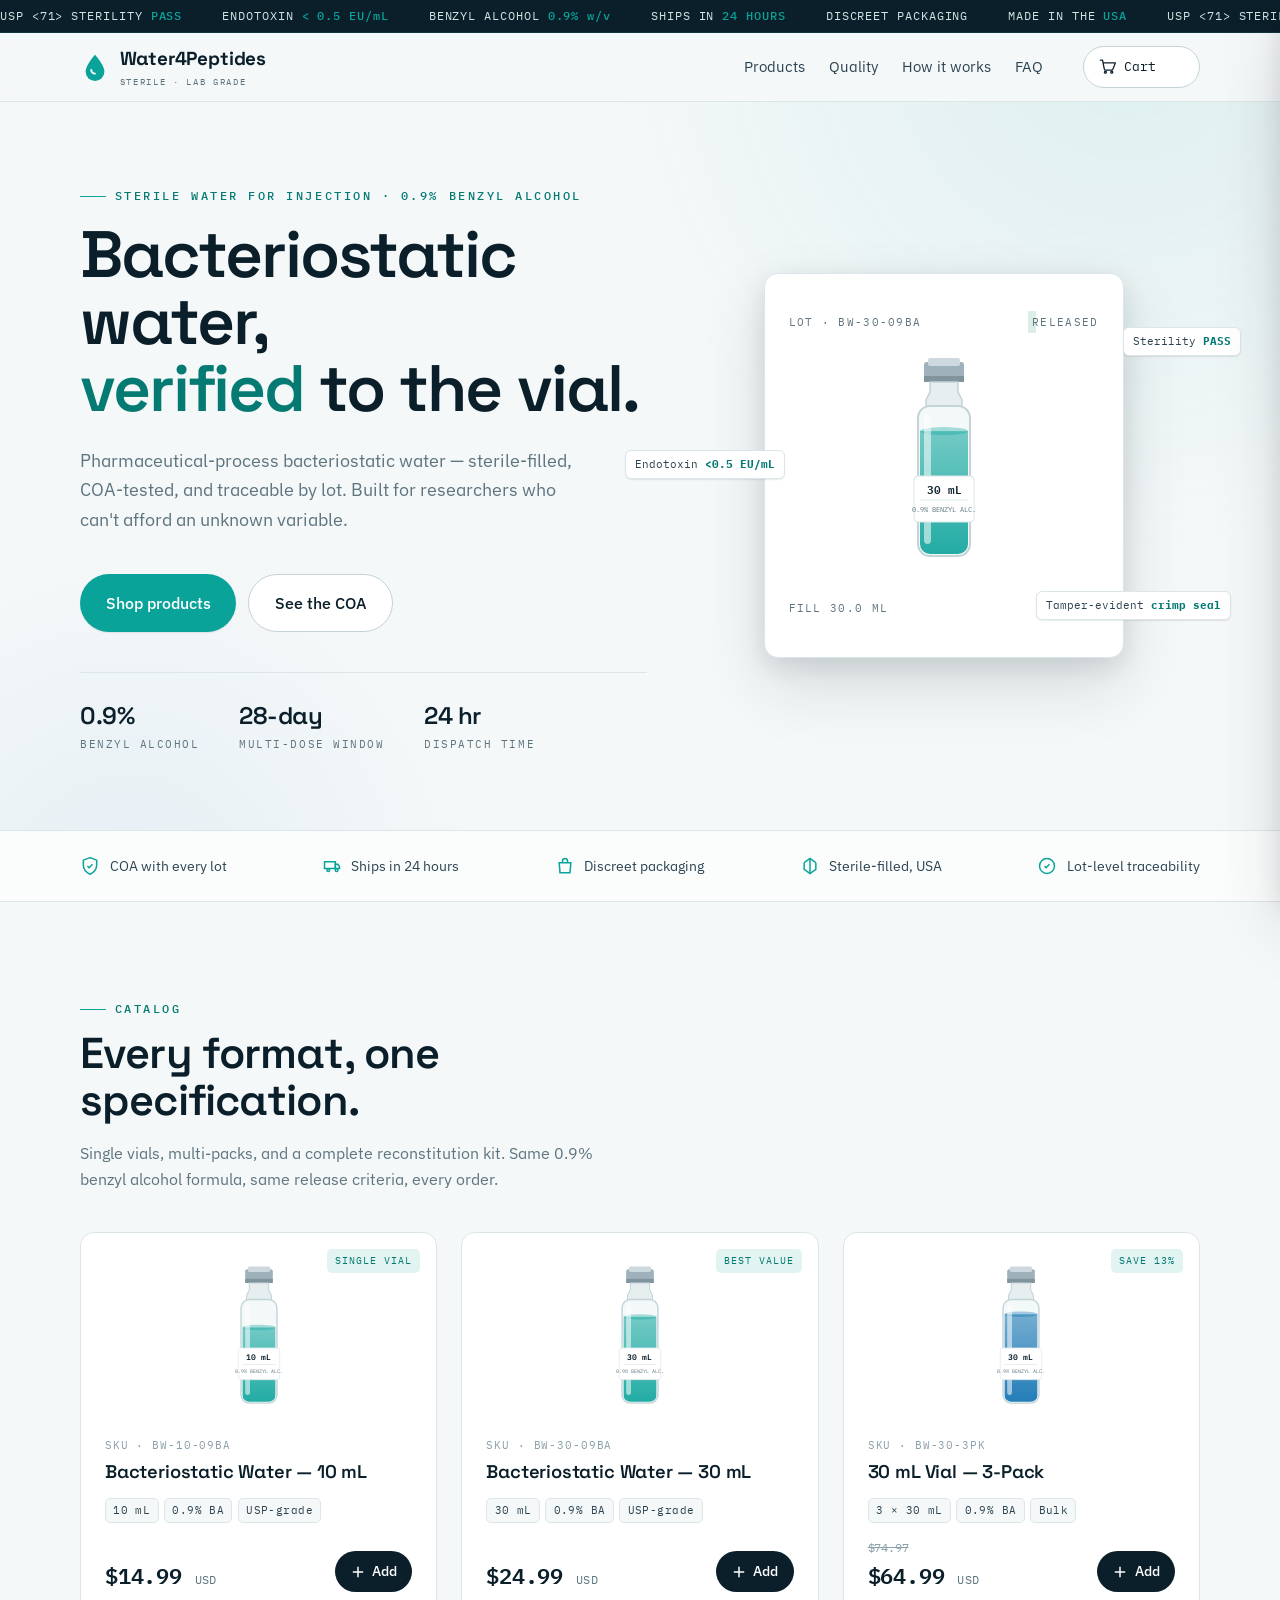
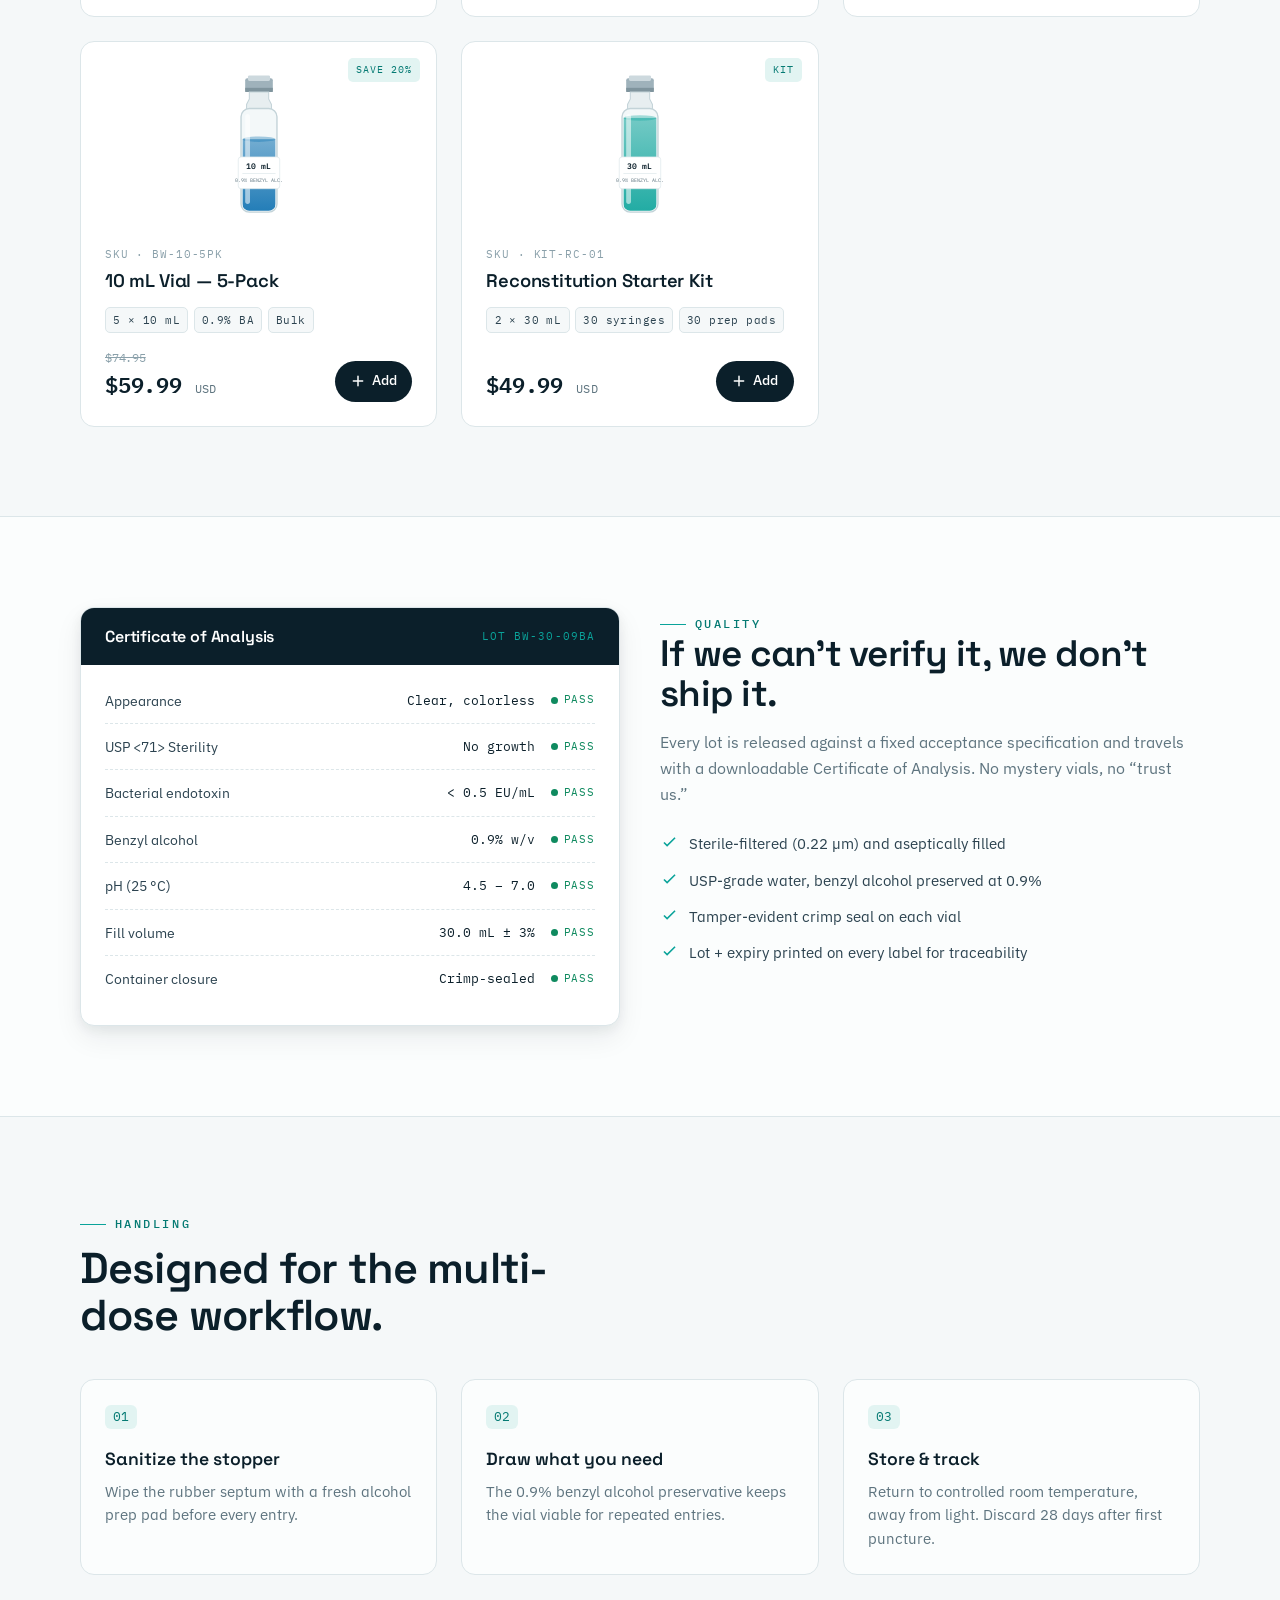
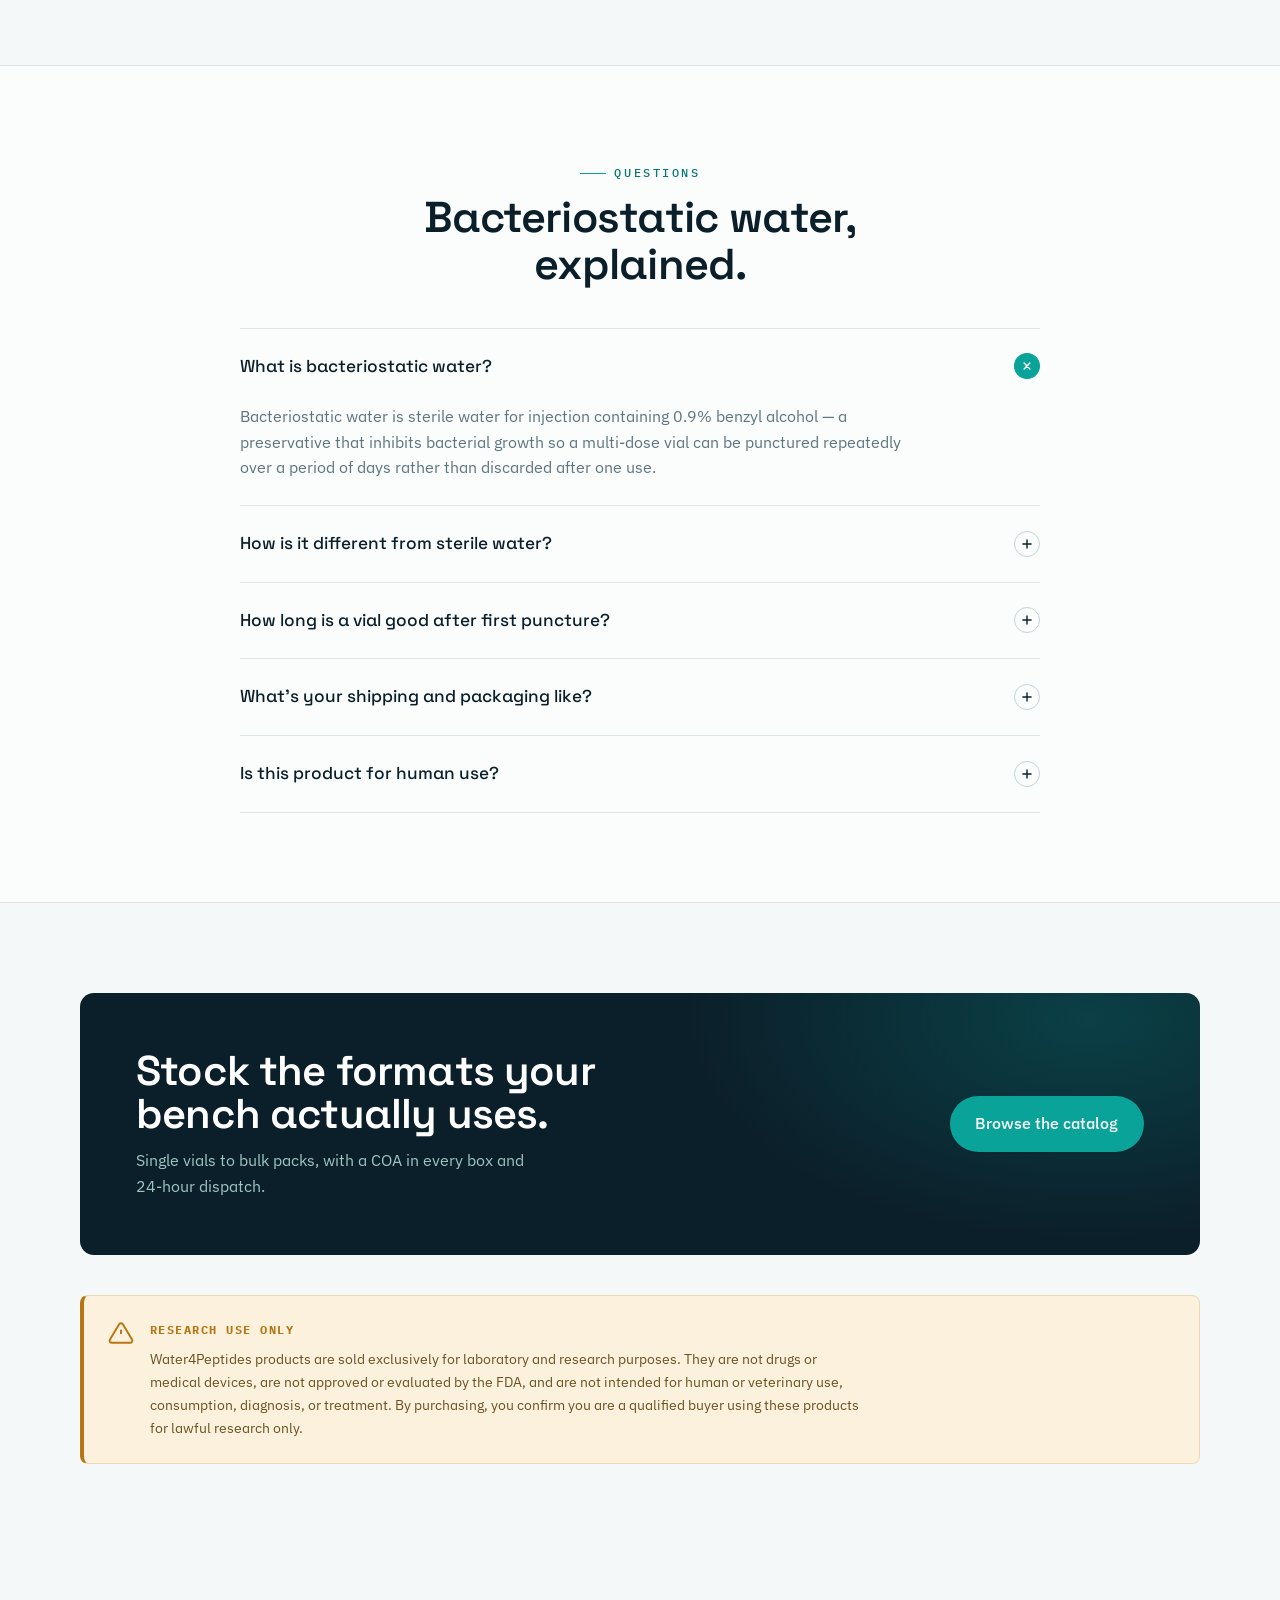
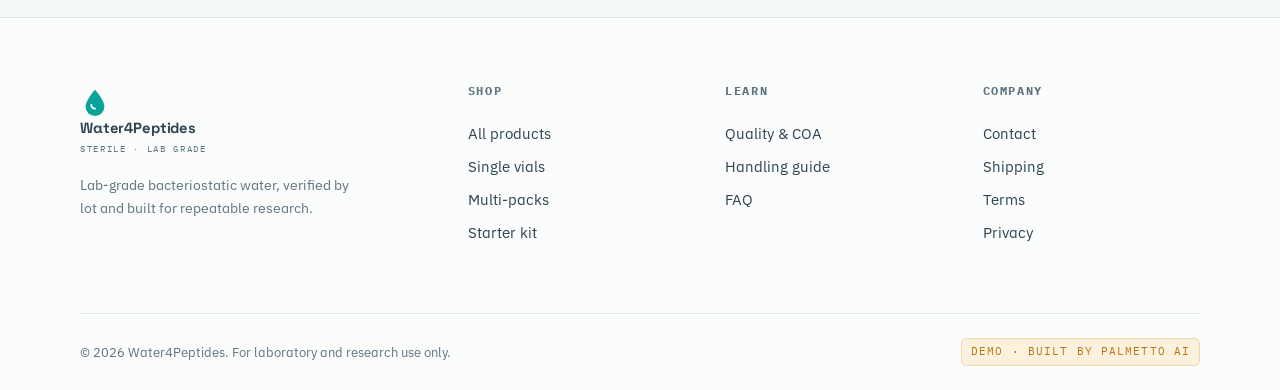
==== commit a8f55b80: "Rebrand: PureBac → Water4Peptides" ====
--- a/index.html
+++ b/index.html
@@ -3,20 +3,20 @@
 <head>
   <meta charset="UTF-8" />
   <meta name="viewport" content="width=device-width, initial-scale=1" />
-  <title>PureBac — Sterile Bacteriostatic Water (0.9% Benzyl Alcohol) | Lab & Research Use</title>
+  <title>Water4Peptides — Sterile Bacteriostatic Water (0.9% Benzyl Alcohol) | Lab & Research Use</title>
   <meta name="description" content="Lab-grade bacteriostatic water — 0.9% benzyl alcohol in sterile water for injection. USP-process, COA-verified, sterile-filled in the USA. Ships in 24 hours. For laboratory and research use only." />
   <meta name="theme-color" content="#0b1f2a" />
   <link rel="canonical" href="https://palmettoai.github.io/bac-water-site/" />
 
   <!-- Open Graph / Twitter -->
   <meta property="og:type" content="website" />
-  <meta property="og:site_name" content="PureBac" />
-  <meta property="og:title" content="PureBac — Sterile Bacteriostatic Water, COA-Verified" />
+  <meta property="og:site_name" content="Water4Peptides" />
+  <meta property="og:title" content="Water4Peptides — Sterile Bacteriostatic Water, COA-Verified" />
   <meta property="og:description" content="0.9% benzyl alcohol bacteriostatic water. Sterile-filled in the USA, lab-tested, ships in 24h. For laboratory and research use only." />
   <meta property="og:url" content="https://palmettoai.github.io/bac-water-site/" />
   <meta property="og:image" content="https://palmettoai.github.io/bac-water-site/assets/og.png" />
   <meta name="twitter:card" content="summary_large_image" />
-  <meta name="twitter:title" content="PureBac — Sterile Bacteriostatic Water" />
+  <meta name="twitter:title" content="Water4Peptides — Sterile Bacteriostatic Water" />
   <meta name="twitter:description" content="COA-verified 0.9% benzyl alcohol bacteriostatic water. Sterile-filled in the USA. Research use only." />
   <meta name="twitter:image" content="https://palmettoai.github.io/bac-water-site/assets/og.png" />
 
@@ -33,7 +33,7 @@
   {
     "@context": "https://schema.org",
     "@type": "Store",
-    "name": "PureBac",
+    "name": "Water4Peptides",
     "description": "Lab-grade bacteriostatic water (0.9% benzyl alcohol) for laboratory and research use.",
     "url": "https://palmettoai.github.io/bac-water-site/",
     "image": "https://palmettoai.github.io/bac-water-site/assets/og.png",
@@ -77,13 +77,13 @@
   <!-- header -->
   <header class="hdr">
     <div class="wrap hdr__bar">
-      <a class="brand" href="/" aria-label="PureBac home">
+      <a class="brand" href="/" aria-label="Water4Peptides home">
         <svg class="brand__mark" viewBox="0 0 32 32" aria-hidden="true">
           <path d="M16 3C16 3 6 14 6 21a10 10 0 0 0 20 0C26 14 16 3 16 3Z" fill="#0aa39a"/>
           <path d="M16 3C16 3 6 14 6 21a10 10 0 0 0 20 0C26 14 16 3 16 3Z" fill="#057a73" opacity=".0"/>
           <path d="M12 19a4 4 0 0 0 4 4" stroke="#fff" stroke-width="2" fill="none" stroke-linecap="round"/>
         </svg>
-        <span>PureBac<small>STERILE · LAB GRADE</small></span>
+        <span>Water4Peptides<small>STERILE · LAB GRADE</small></span>
       </a>
       <nav class="nav" id="nav" aria-label="Primary">
         <a href="#products">Products</a>
@@ -250,7 +250,7 @@
           <svg viewBox="0 0 24 24" fill="none" stroke="currentColor" stroke-width="1.8" aria-hidden="true"><path d="M12 9v4m0 4h.01M10.3 3.9 1.8 18a2 2 0 0 0 1.7 3h17a2 2 0 0 0 1.7-3L13.7 3.9a2 2 0 0 0-3.4 0z"/></svg>
           <div>
             <h4>Research use only</h4>
-            <p>PureBac products are sold exclusively for laboratory and research purposes. They are not drugs or medical devices, are not approved or evaluated by the FDA, and are not intended for human or veterinary use, consumption, diagnosis, or treatment. By purchasing, you confirm you are a qualified buyer using these products for lawful research only.</p>
+            <p>Water4Peptides products are sold exclusively for laboratory and research purposes. They are not drugs or medical devices, are not approved or evaluated by the FDA, and are not intended for human or veterinary use, consumption, diagnosis, or treatment. By purchasing, you confirm you are a qualified buyer using these products for lawful research only.</p>
           </div>
         </div>
       </div>
@@ -262,9 +262,9 @@
     <div class="wrap">
       <div class="ftr__grid">
         <div class="ftr__brand">
-          <a class="brand" href="/" aria-label="PureBac home">
+          <a class="brand" href="/" aria-label="Water4Peptides home">
             <svg class="brand__mark" viewBox="0 0 32 32" aria-hidden="true"><path d="M16 3C16 3 6 14 6 21a10 10 0 0 0 20 0C26 14 16 3 16 3Z" fill="#0aa39a"/><path d="M12 19a4 4 0 0 0 4 4" stroke="#fff" stroke-width="2" fill="none" stroke-linecap="round"/></svg>
-            <span>PureBac<small>STERILE · LAB GRADE</small></span>
+            <span>Water4Peptides<small>STERILE · LAB GRADE</small></span>
           </a>
           <p>Lab-grade bacteriostatic water, verified by lot and built for repeatable research.</p>
         </div>
@@ -290,7 +290,7 @@
         </div>
       </div>
       <div class="ftr__bottom">
-        <span>© <span data-year>2026</span> PureBac. For laboratory and research use only.</span>
+        <span>© <span data-year>2026</span> Water4Peptides. For laboratory and research use only.</span>
         <span class="demo-flag">DEMO · BUILT BY PALMETTO AI</span>
       </div>
     </div>
--- a/assets/css/styles.css
+++ b/assets/css/styles.css
@@ -1,5 +1,5 @@
 /* ============================================================
-   PUREBAC — Bacteriostatic Water Storefront (demo)
+   WATER4PEPTIDES — Bacteriostatic Water Storefront (demo)
    Archetype: Swiss/International × Minimalist-Refined (lab-clinical)
    Differentiator: Certificate-of-Analysis / instrument-readout motif
    ============================================================ */
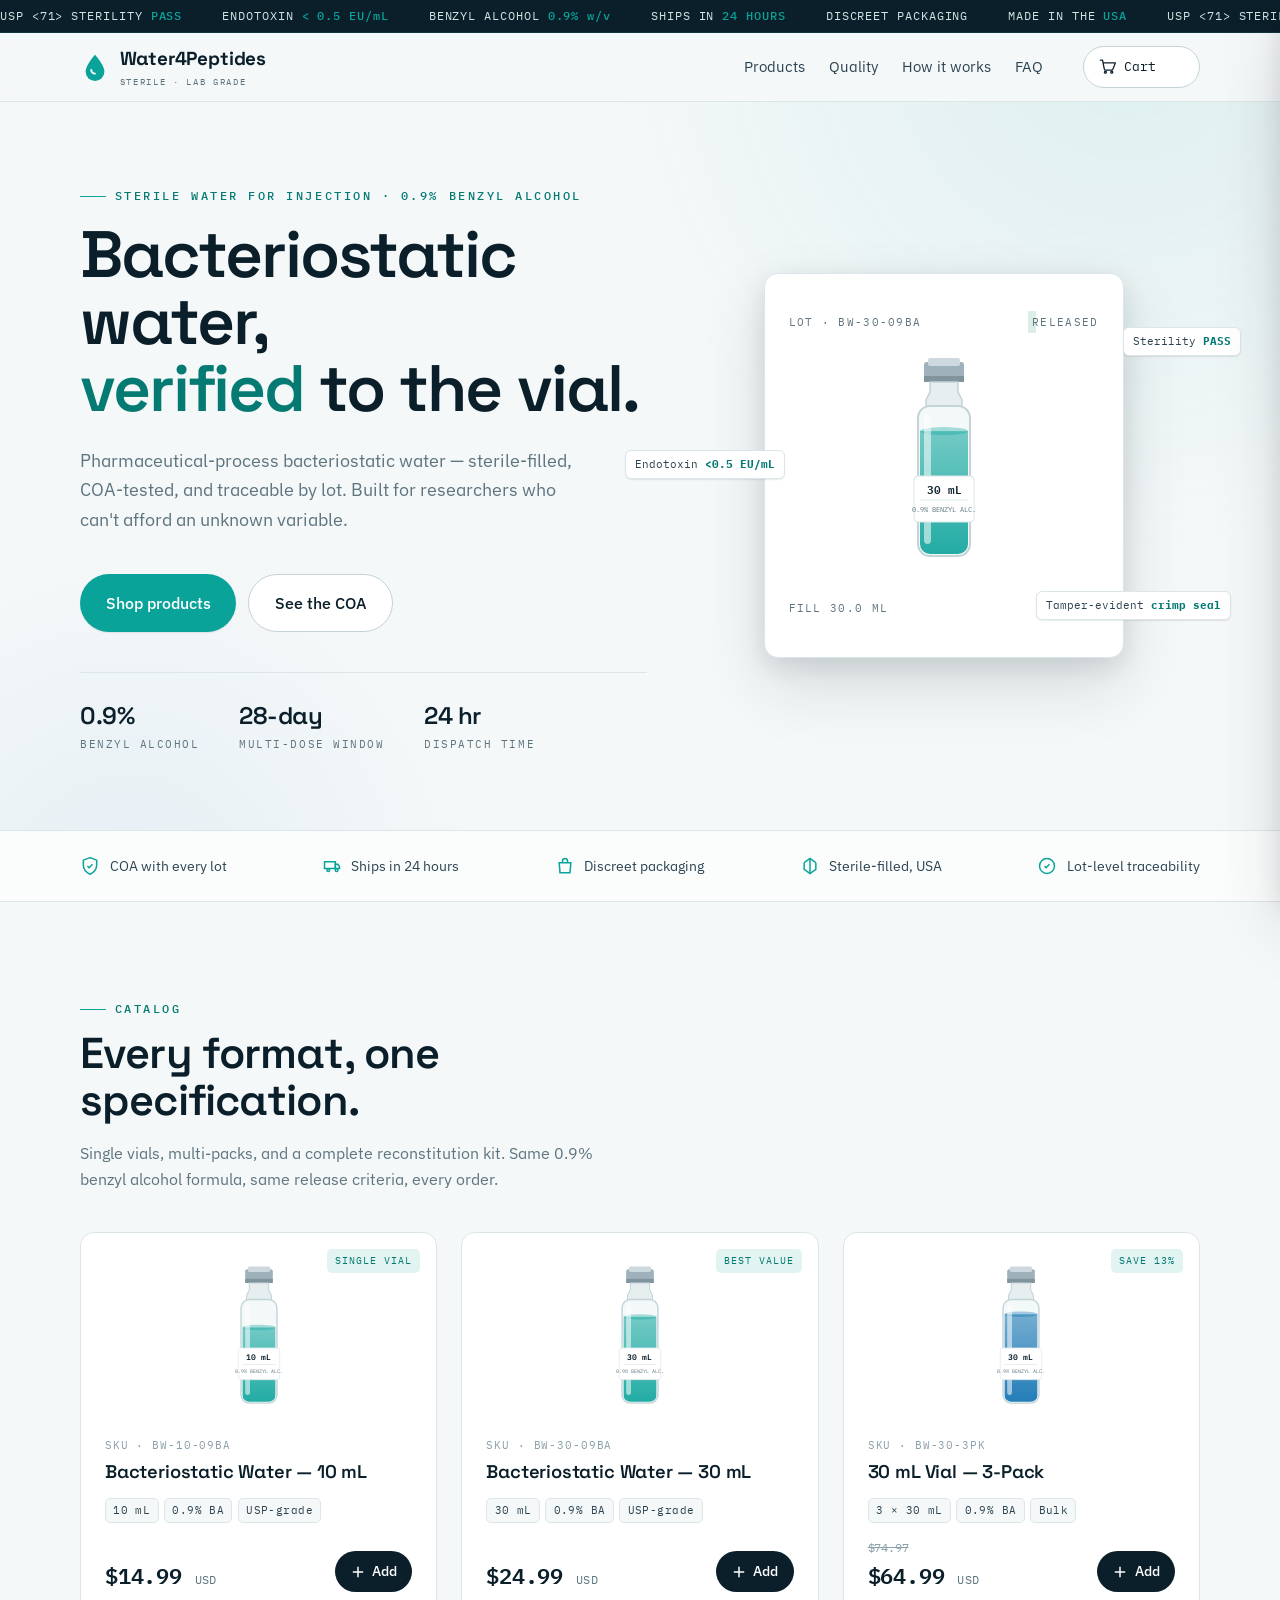
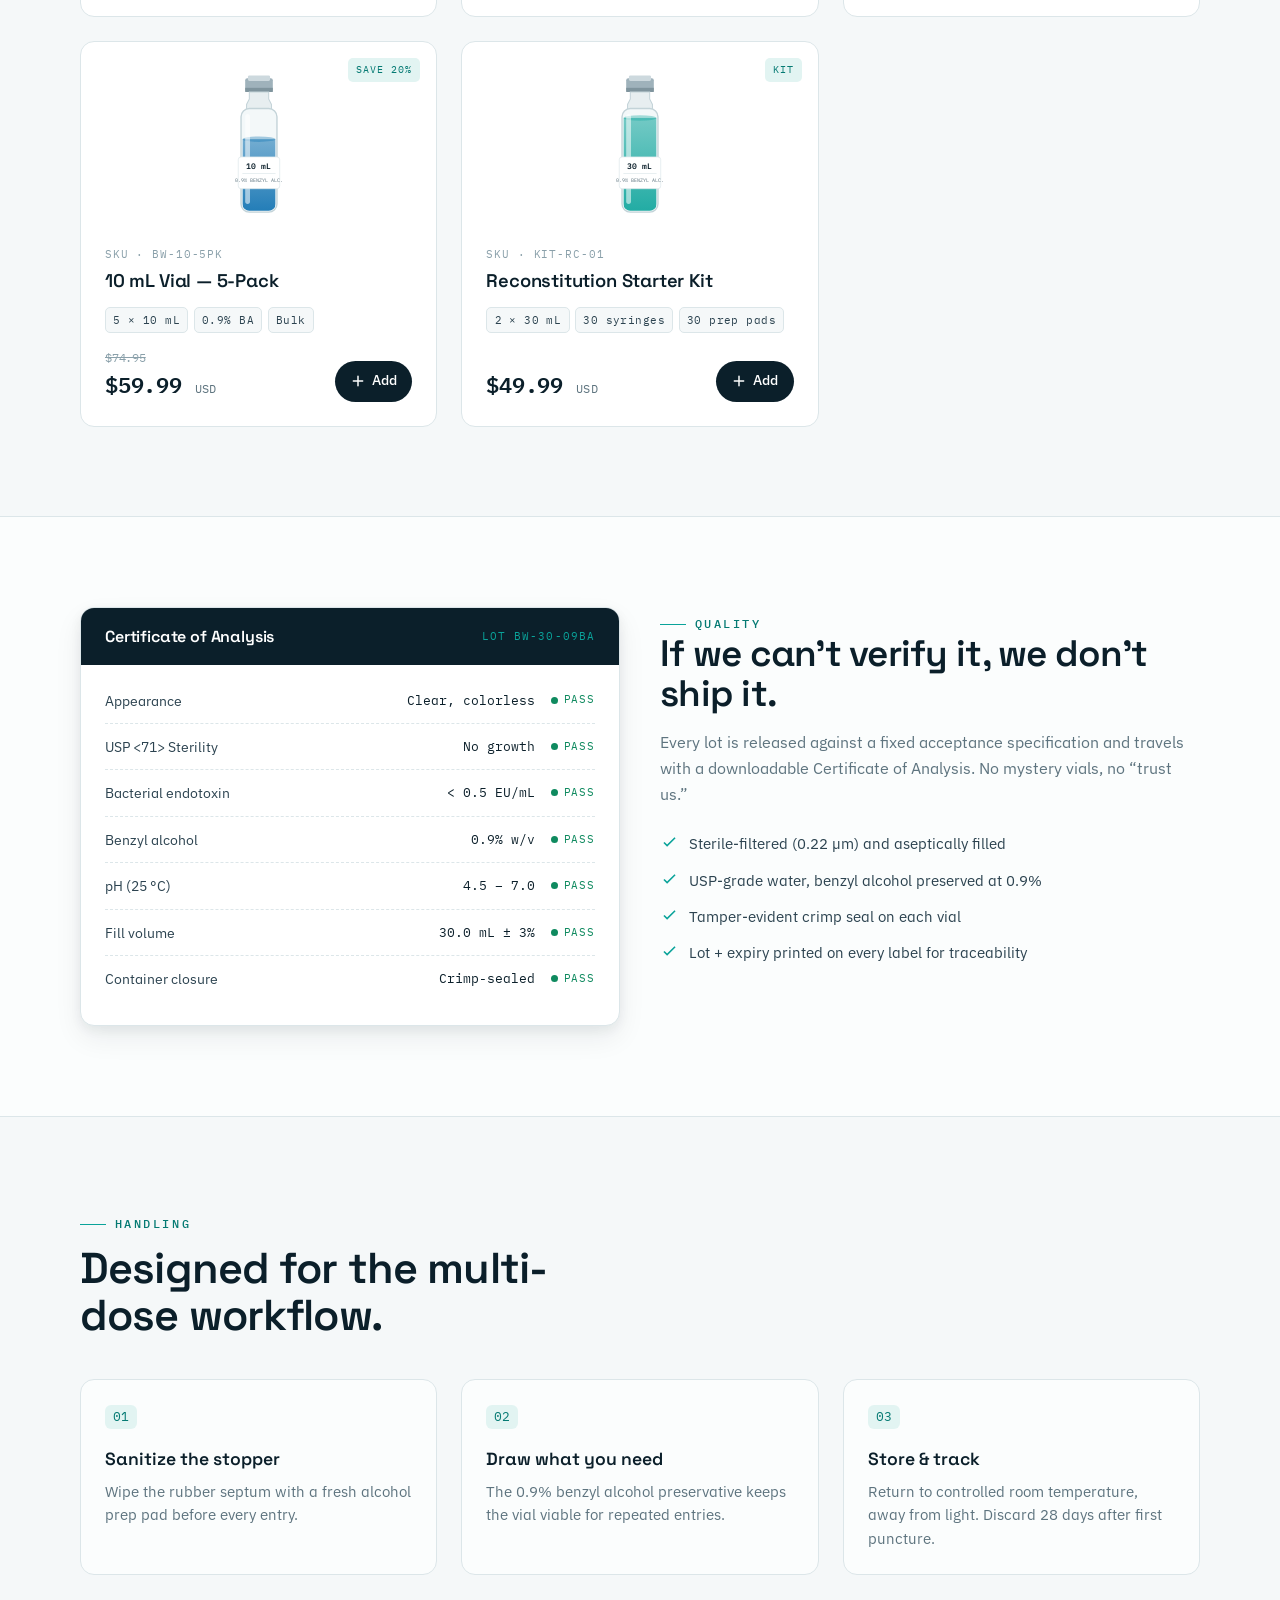
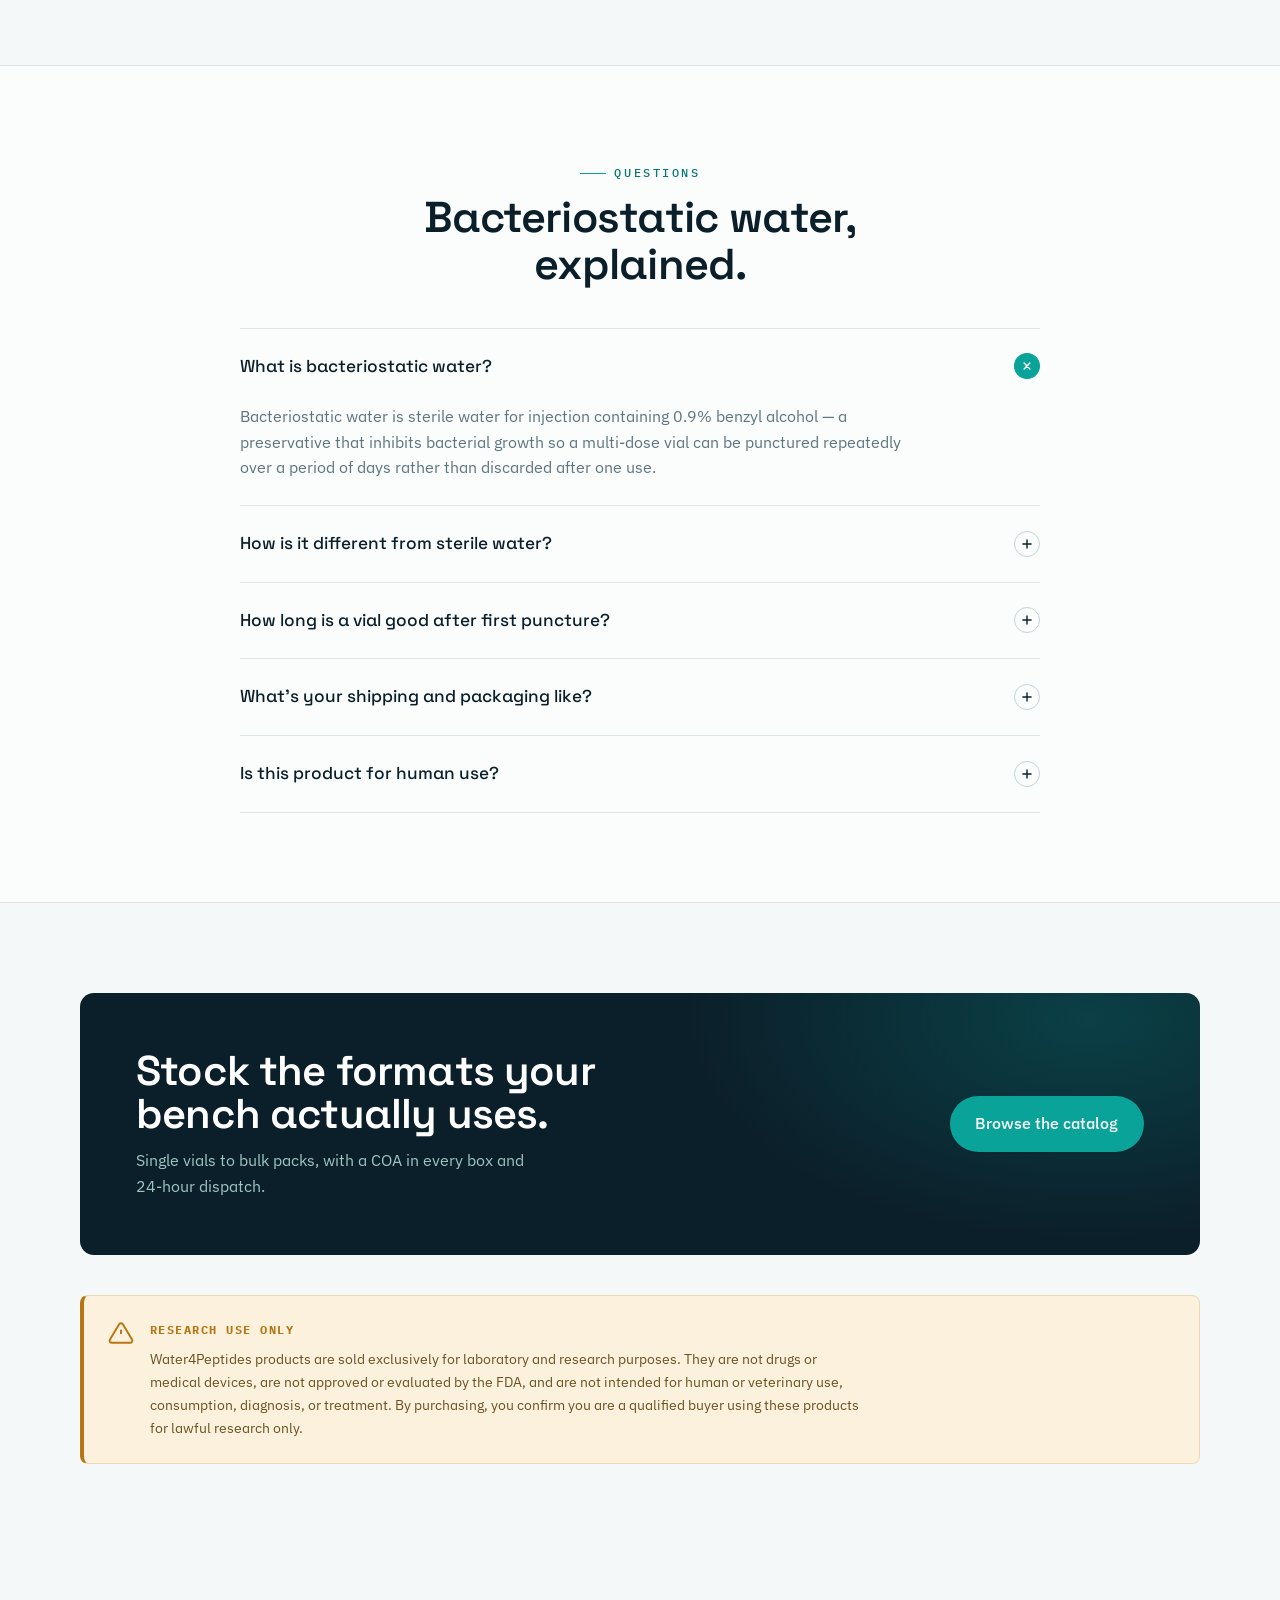
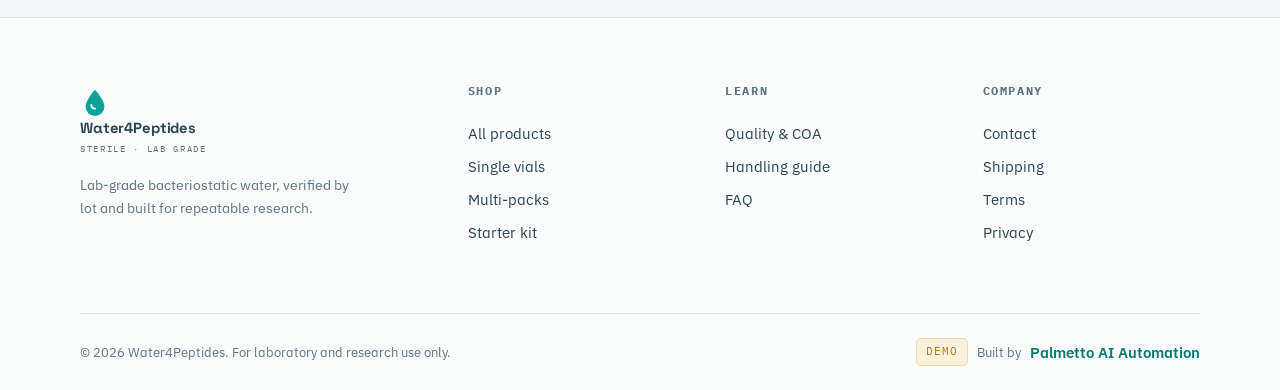
==== commit 010a88de: "feat: add "Built by Palmetto AI Automation" footer credit linked to PAA site Co-Authored-By: Claude " ====
--- a/index.html
+++ b/index.html
@@ -291,7 +291,7 @@
       </div>
       <div class="ftr__bottom">
         <span>© <span data-year>2026</span> Water4Peptides. For laboratory and research use only.</span>
-        <span class="demo-flag">DEMO · BUILT BY PALMETTO AI</span>
+        <span class="ftr__credit"><span class="demo-flag">DEMO</span> Built by <a href="https://palmettoaiautomation.com" target="_blank" rel="noopener">Palmetto AI Automation</a></span>
       </div>
     </div>
   </footer>
--- a/assets/css/styles.css
+++ b/assets/css/styles.css
@@ -347,6 +347,9 @@
 .ftr__brand p { color: var(--c-muted); font-size: .9rem; margin-top: var(--s-sm); max-width: 34ch; }
 .ftr__bottom { display: flex; flex-wrap: wrap; gap: var(--s-md); justify-content: space-between; align-items: center; margin-top: var(--s-2xl); padding-top: var(--s-lg); border-top: 1px solid var(--c-line); font-size: .82rem; color: var(--c-muted); }
 .ftr__bottom .demo-flag { font-family: var(--f-mono); font-size: .7rem; letter-spacing: .1em; color: var(--c-amber); border: 1px solid #ecd9af; background: var(--c-amber-wash); padding: .25rem .55rem; border-radius: 5px; }
+.ftr__credit { display: inline-flex; align-items: center; gap: .55rem; font-size: .82rem; color: var(--c-muted); }
+.ftr__credit a { display: inline; padding: 0; color: var(--c-accent-deep); font-weight: 600; }
+.ftr__credit a:hover { color: var(--c-accent); text-decoration: underline; }
 
 /* ---------- Cart drawer ---------- */
 .scrim { position: fixed; inset: 0; background: rgba(11,31,42,.42); backdrop-filter: blur(2px); opacity: 0; visibility: hidden; transition: opacity .35s var(--ease), visibility .35s; z-index: 90; }
